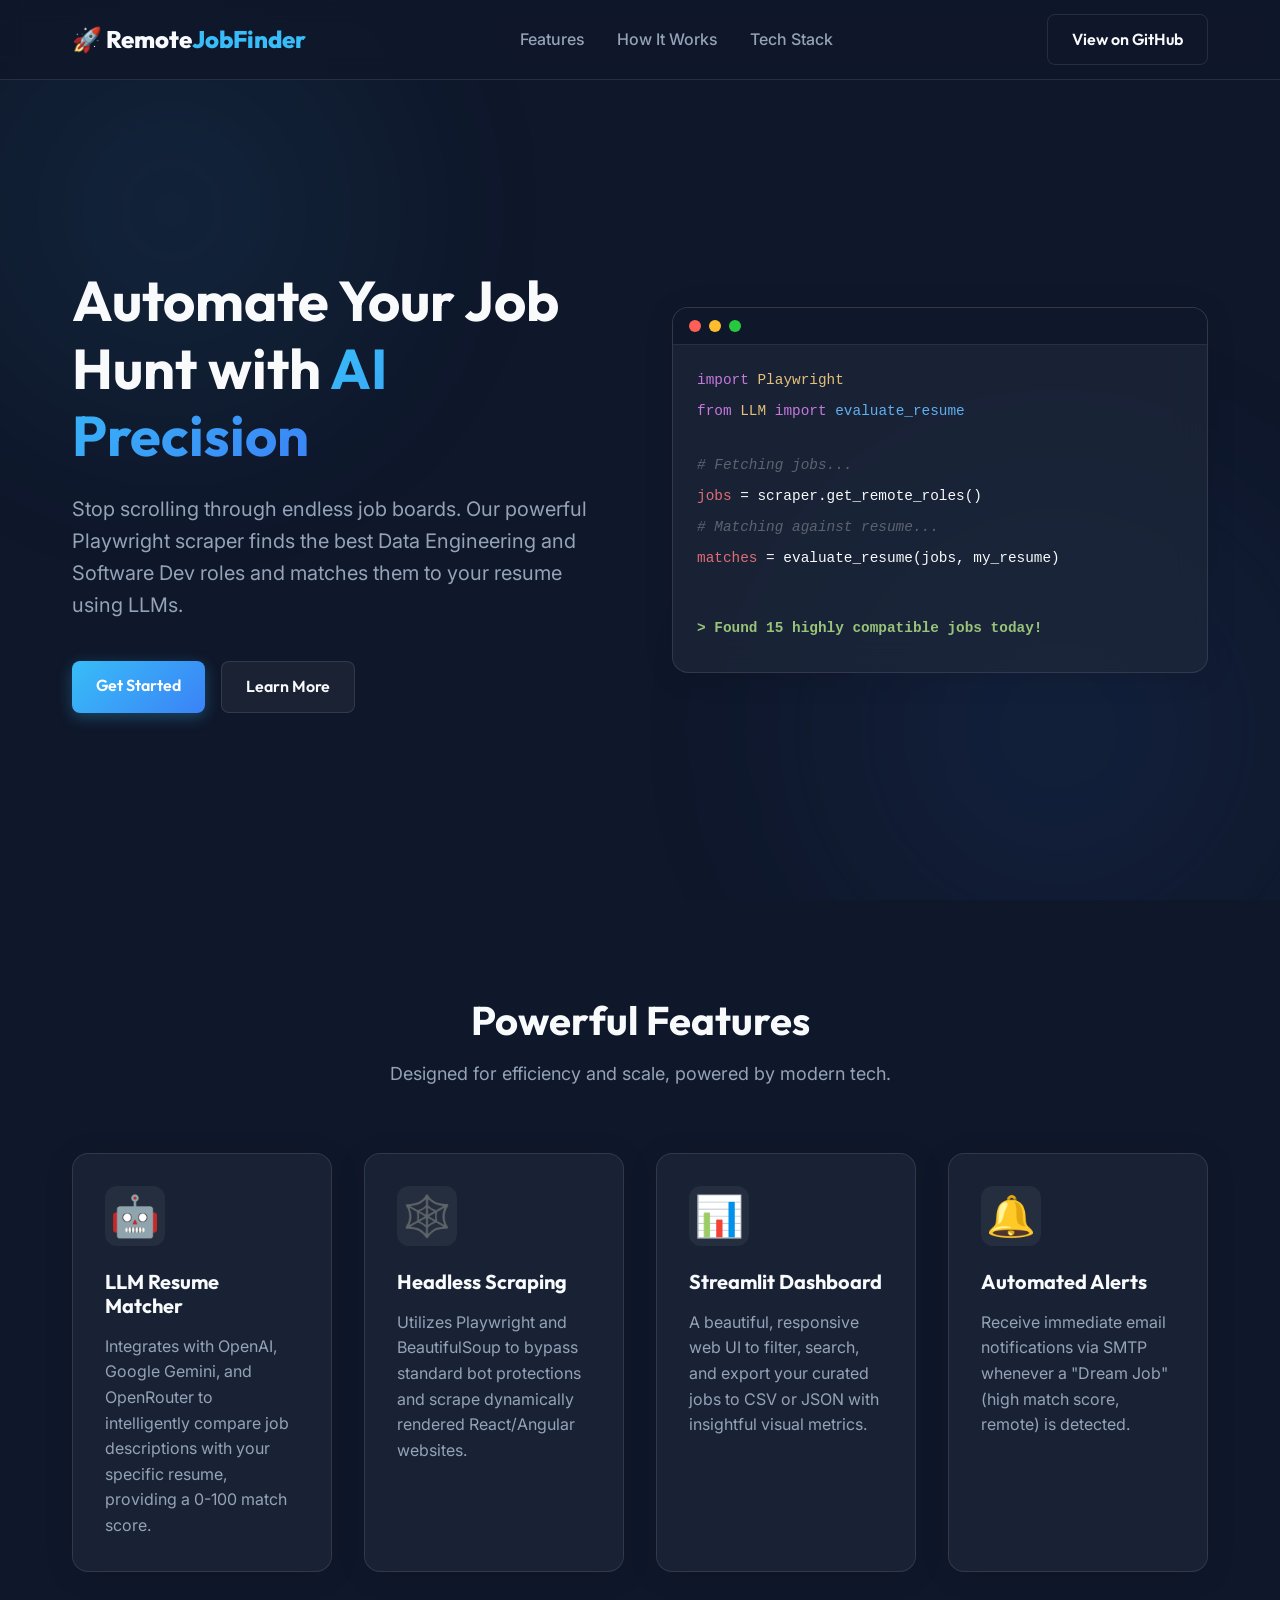
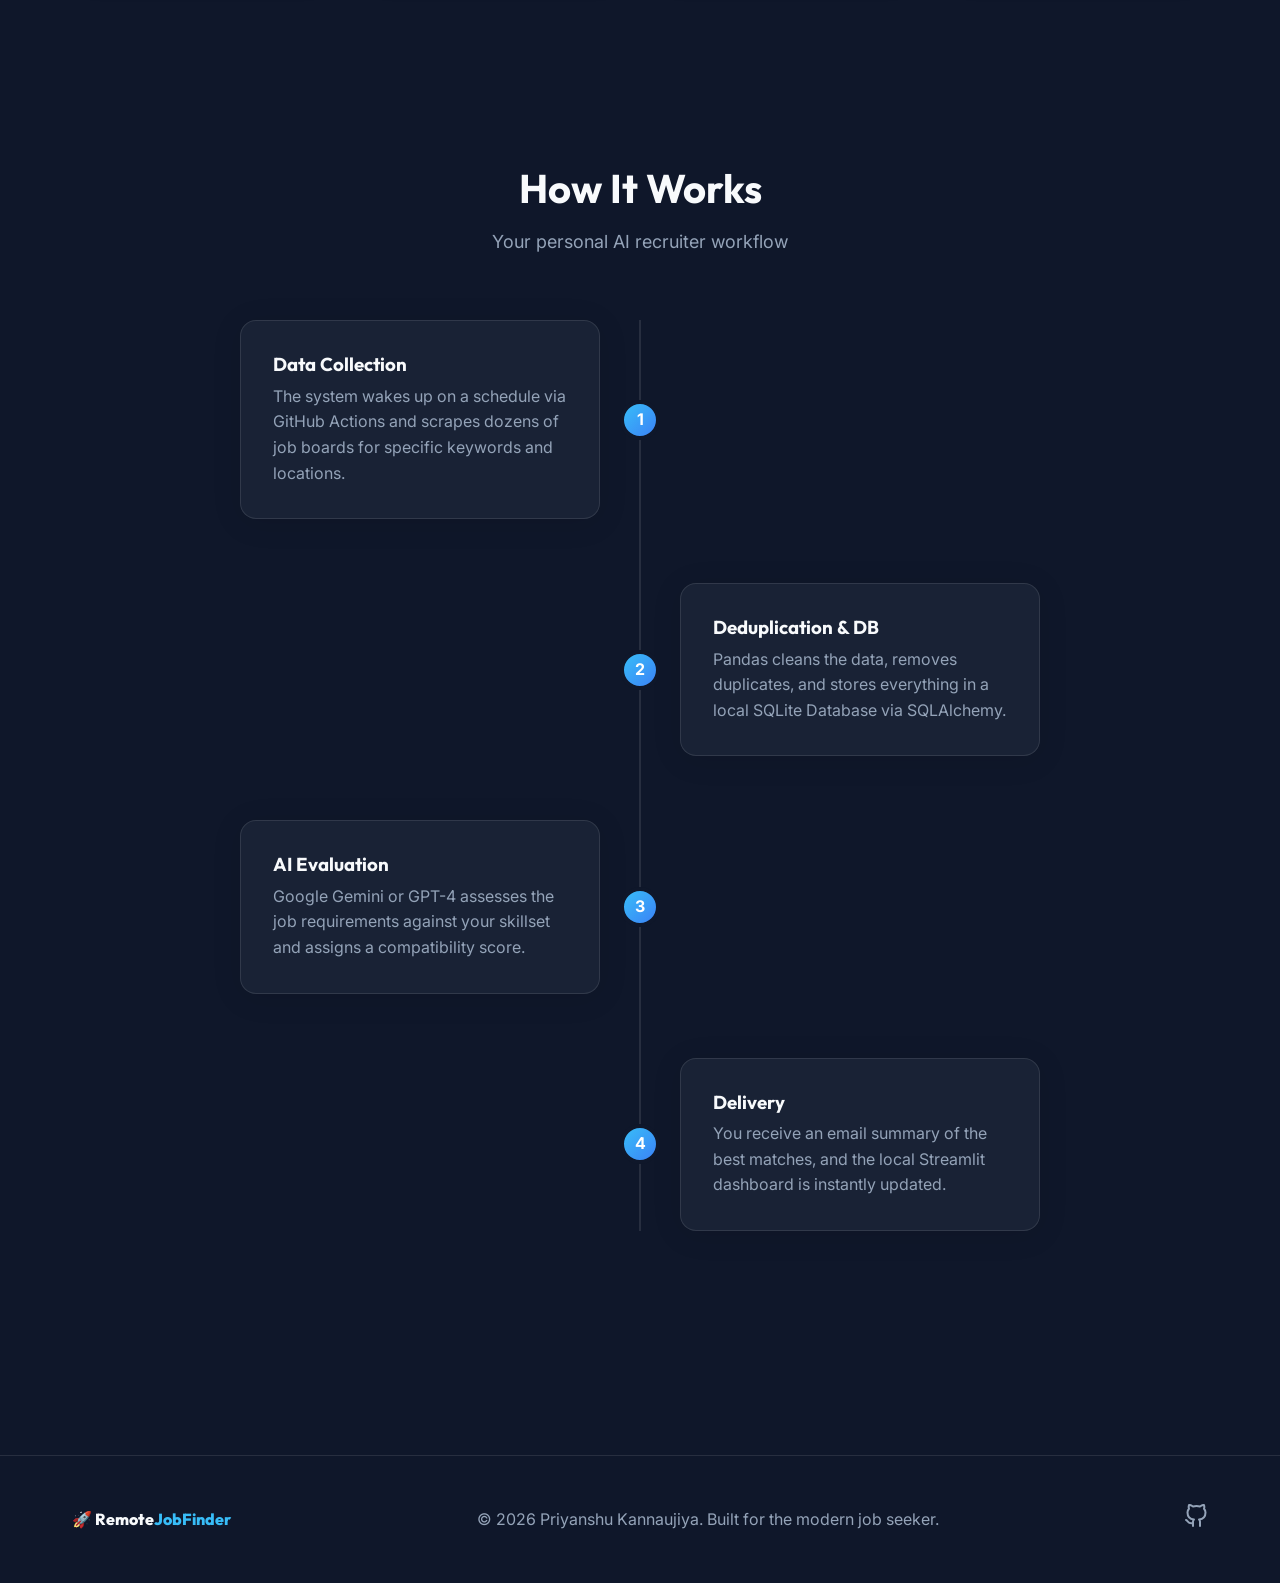
==== docs/index.html @ 79b12dd5 "Add docs folder for GitHub Pages" ====
<!DOCTYPE html>
<html lang="en">
<head>
    <meta charset="UTF-8">
    <meta name="viewport" content="width=device-width, initial-scale=1.0">
    <meta http-equiv="X-UA-Compatible" content="ie=edge">
    
    <!-- SEO Primary Meta Tags -->
    <title>Remote Job Finder | Automated Data Engineering & Software Dev Job Scraper</title>
    <meta name="title" content="Remote Job Finder | Automated Data Engineering & Software Dev Job Scraper">
    <meta name="description" content="An advanced automated job search pipeline that scrapes modern remote jobs, evaluates resumes using LLMs (OpenAI, Gemini), and sends customized email alerts.">
    <meta name="keywords" content="remote job finder, data engineering jobs, software developer jobs, job scraper, playwright, python scraper, llm resume matcher, automated job search">
    <meta name="author" content="Priyanshu Kannaujiya">
    <link rel="canonical" href="https://priyanshukannaujiya.github.io/remotejobfinder/">

    <!-- Open Graph / Facebook -->
    <meta property="og:type" content="website">
    <meta property="og:url" content="https://priyanshukannaujiya.github.io/remotejobfinder/">
    <meta property="og:title" content="Remote Job Finder | AI Powered Job Scraper">
    <meta property="og:description" content="Automate your job hunt. High-end scraping with Playwright, matched perfectly to your resume using LLMs. Stop searching and let jobs come to you.">
    <meta property="og:image" content="https://images.unsplash.com/photo-1522071820081-009f0129c71c?auto=format&fit=crop&w=1200&q=80">

    <!-- Twitter -->
    <meta property="twitter:card" content="summary_large_image">
    <meta property="twitter:url" content="https://priyanshukannaujiya.github.io/remotejobfinder/">
    <meta property="twitter:title" content="Remote Job Finder | AI Powered Job Scraper">
    <meta property="twitter:description" content="Automate your job hunt. High-end scraping with Playwright, matched perfectly to your resume using LLMs.">
    <meta property="twitter:image" content="https://images.unsplash.com/photo-1522071820081-009f0129c71c?auto=format&fit=crop&w=1200&q=80">

    <!-- JSON-LD Structured Data -->
    <script type="application/ld+json">
    {
      "@context": "https://schema.org",
      "@type": "SoftwareApplication",
      "name": "Remote Job Finder",
      "operatingSystem": "Windows, Linux, macOS",
      "applicationCategory": "BusinessApplication",
      "about": "Automated pipeline that scrapes jobs and matches resumes using LLMs.",
      "author": {
        "@type": "Person",
        "name": "Priyanshu Kannaujiya"
      },
      "offers": {
        "@type": "Offer",
        "price": "0",
        "priceCurrency": "USD"
      }
    }
    </script>

    <!-- Google Fonts -->
    <link rel="preconnect" href="https://fonts.googleapis.com">
    <link rel="preconnect" href="https://fonts.gstatic.com" crossorigin>
    <link href="https://fonts.googleapis.com/css2?family=Outfit:wght@300;400;500;600;700;800&family=Inter:wght@400;500;600&display=swap" rel="stylesheet">
    
    <link rel="stylesheet" href="styles.css">
</head>
<body>
    <div class="background-effects">
        <div class="blob blob-1"></div>
        <div class="blob blob-2"></div>
    </div>

    <header class="navbar">
        <div class="container nav-container">
            <div class="logo">🚀 Remote<span>JobFinder</span></div>
            <nav>
                <ul class="nav-links">
                    <li><a href="#features">Features</a></li>
                    <li><a href="#how-it-works">How It Works</a></li>
                    <li><a href="#tech-stack">Tech Stack</a></li>
                </ul>
            </nav>
            <a href="https://github.com/priyanshukannaujiya/remotejobfinder" target="_blank" class="btn btn-outline" rel="noopener noreferrer">View on GitHub</a>
        </div>
    </header>

    <main>
        <section class="hero" id="home">
            <div class="container hero-content">
                <div class="hero-text animate-on-scroll fade-up">
                    <h1 class="hero-title">Automate Your Job Hunt with <span class="text-gradient">AI Precision</span></h1>
                    <p class="hero-subtitle">Stop scrolling through endless job boards. Our powerful Playwright scraper finds the best Data Engineering and Software Dev roles and matches them to your resume using LLMs.</p>
                    <div class="hero-cta">
                        <a href="https://github.com/priyanshukannaujiya/remotejobfinder" class="btn btn-primary" target="_blank" rel="noopener noreferrer">
                            Get Started
                        </a>
                        <a href="#features" class="btn btn-secondary">Learn More</a>
                    </div>
                </div>
                <div class="hero-visual animate-on-scroll fade-left">
                    <div class="glass-card mockup-card">
                        <div class="mockup-header">
                            <span class="dot red"></span>
                            <span class="dot yellow"></span>
                            <span class="dot green"></span>
                        </div>
                        <div class="mockup-body">
                            <div class="code-line"><span class="keyword">import</span> <span class="module">Playwright</span></div>
                            <div class="code-line"><span class="keyword">from</span> <span class="module">LLM</span> <span class="keyword">import</span> <span class="function">evaluate_resume</span></div>
                            <br>
                            <div class="code-line comment"># Fetching jobs...</div>
                            <div class="code-line"><span class="variable">jobs</span> = scraper.get_remote_roles()</div>
                            <div class="code-line comment"># Matching against resume...</div>
                            <div class="code-line"><span class="variable">matches</span> = evaluate_resume(jobs, my_resume)</div>
                            <br>
                            <div class="code-line success">> Found 15 highly compatible jobs today!</div>
                        </div>
                    </div>
                </div>
            </div>
        </section>

        <section class="features section" id="features">
            <div class="container">
                <div class="section-header animate-on-scroll fade-up">
                    <h2>Powerful Features</h2>
                    <p>Designed for efficiency and scale, powered by modern tech.</p>
                </div>
                <div class="features-grid">
                    <div class="feature-card glass-card animate-on-scroll zoom-in" style="--delay: 0.1s">
                        <div class="icon-wrapper">🤖</div>
                        <h3>LLM Resume Matcher</h3>
                        <p>Integrates with OpenAI, Google Gemini, and OpenRouter to intelligently compare job descriptions with your specific resume, providing a 0-100 match score.</p>
                    </div>
                    <div class="feature-card glass-card animate-on-scroll zoom-in" style="--delay: 0.2s">
                        <div class="icon-wrapper">🕸️</div>
                        <h3>Headless Scraping</h3>
                        <p>Utilizes Playwright and BeautifulSoup to bypass standard bot protections and scrape dynamically rendered React/Angular websites.</p>
                    </div>
                    <div class="feature-card glass-card animate-on-scroll zoom-in" style="--delay: 0.3s">
                        <div class="icon-wrapper">📊</div>
                        <h3>Streamlit Dashboard</h3>
                        <p>A beautiful, responsive web UI to filter, search, and export your curated jobs to CSV or JSON with insightful visual metrics.</p>
                    </div>
                    <div class="feature-card glass-card animate-on-scroll zoom-in" style="--delay: 0.4s">
                        <div class="icon-wrapper">🔔</div>
                        <h3>Automated Alerts</h3>
                        <p>Receive immediate email notifications via SMTP whenever a "Dream Job" (high match score, remote) is detected.</p>
                    </div>
                </div>
            </div>
        </section>

        <section class="how-it-works section" id="how-it-works">
            <div class="container">
                <div class="section-header animate-on-scroll fade-up">
                    <h2>How It Works</h2>
                    <p>Your personal AI recruiter workflow</p>
                </div>
                <div class="timeline">
                    <div class="timeline-item animate-on-scroll fade-right">
                        <div class="timeline-marker">1</div>
                        <div class="timeline-content glass-card">
                            <h3>Data Collection</h3>
                            <p>The system wakes up on a schedule via GitHub Actions and scrapes dozens of job boards for specific keywords and locations.</p>
                        </div>
                    </div>
                    <div class="timeline-item animate-on-scroll fade-left">
                        <div class="timeline-marker">2</div>
                        <div class="timeline-content glass-card">
                            <h3>Deduplication & DB</h3>
                            <p>Pandas cleans the data, removes duplicates, and stores everything in a local SQLite Database via SQLAlchemy.</p>
                        </div>
                    </div>
                    <div class="timeline-item animate-on-scroll fade-right">
                        <div class="timeline-marker">3</div>
                        <div class="timeline-content glass-card">
                            <h3>AI Evaluation</h3>
                            <p>Google Gemini or GPT-4 assesses the job requirements against your skillset and assigns a compatibility score.</p>
                        </div>
                    </div>
                    <div class="timeline-item animate-on-scroll fade-left">
                        <div class="timeline-marker">4</div>
                        <div class="timeline-content glass-card">
                            <h3>Delivery</h3>
                            <p>You receive an email summary of the best matches, and the local Streamlit dashboard is instantly updated.</p>
                        </div>
                    </div>
                </div>
            </div>
        </section>

    </main>

    <footer>
        <div class="container footer-container">
            <div class="footer-logo">🚀 Remote<span>JobFinder</span></div>
            <p class="copyright">&copy; 2026 Priyanshu Kannaujiya. Built for the modern job seeker.</p>
            <div class="social-links">
                <a href="https://github.com/priyanshukannaujiya/remotejobfinder" aria-label="GitHub Repository" target="_blank" rel="noopener noreferrer">
                    <svg viewBox="0 0 24 24" width="24" height="24" stroke="currentColor" stroke-width="2" fill="none" stroke-linecap="round" stroke-linejoin="round"><path d="M9 19c-5 1.5-5-2.5-7-3m14 6v-3.87a3.37 3.37 0 0 0-.94-2.61c3.14-.35 6.44-1.54 6.44-7A5.44 5.44 0 0 0 20 4.77 5.07 5.07 0 0 0 19.91 1S18.73.65 16 2.48a13.38 13.38 0 0 0-7 0C6.27.65 5.09 1 5.09 1A5.07 5.07 0 0 0 5 4.77a5.44 5.44 0 0 0-1.5 3.78c0 5.42 3.3 6.61 6.44 7A3.37 3.37 0 0 0 9 18.13V22"></path></svg>
                </a>
            </div>
        </div>
    </footer>

    <script src="script.js"></script>
</body>
</html>
---- docs/styles.css ----
:root {
    --bg-color: #0f172a;
    --card-bg: rgba(30, 41, 59, 0.7);
    --border-color: rgba(255, 255, 255, 0.1);
    --text-primary: #f8fafc;
    --text-secondary: #94a3b8;
    --primary-gradient: linear-gradient(135deg, #38bdf8 0%, #3b82f6 100%);
    --accent-color: #38bdf8;
    
    --font-heading: 'Outfit', sans-serif;
    --font-body: 'Inter', sans-serif;
    
    --container-width: 1200px;
    --nav-height: 80px;
}

* {
    margin: 0;
    padding: 0;
    box-sizing: border-box;
}

html {
    scroll-behavior: smooth;
}

body {
    background-color: var(--bg-color);
    color: var(--text-primary);
    font-family: var(--font-body);
    line-height: 1.6;
    overflow-x: hidden;
    position: relative;
}

/* Background Effects */
.background-effects {
    position: fixed;
    top: 0;
    left: 0;
    width: 100%;
    height: 100%;
    z-index: -1;
    overflow: hidden;
}

.blob {
    position: absolute;
    filter: blur(100px);
    border-radius: 50%;
    opacity: 0.4;
    animation: float 20s infinite ease-in-out alternate;
}

.blob-1 {
    top: -10%;
    left: -10%;
    width: 600px;
    height: 600px;
    background: radial-gradient(circle, rgba(56, 189, 248, 0.3) 0%, rgba(15, 23, 42, 0) 70%);
}

.blob-2 {
    bottom: -20%;
    right: -10%;
    width: 700px;
    height: 700px;
    background: radial-gradient(circle, rgba(59, 130, 246, 0.3) 0%, rgba(15, 23, 42, 0) 70%);
    animation-delay: -5s;
}

@keyframes float {
    0% { transform: translate(0, 0) scale(1); }
    100% { transform: translate(50px, 50px) scale(1.1); }
}

.container {
    max-width: var(--container-width);
    margin: 0 auto;
    padding: 0 2rem;
}

/* Typography */
h1, h2, h3, h4, h5, h6 {
    font-family: var(--font-heading);
    line-height: 1.2;
    font-weight: 700;
}

.text-gradient {
    background: var(--primary-gradient);
    -webkit-background-clip: text;
    -webkit-text-fill-color: transparent;
    background-clip: text;
}

/* Navigation */
.navbar {
    position: fixed;
    top: 0;
    left: 0;
    width: 100%;
    height: var(--nav-height);
    background: rgba(15, 23, 42, 0.8);
    backdrop-filter: blur(12px);
    -webkit-backdrop-filter: blur(12px);
    border-bottom: 1px solid var(--border-color);
    z-index: 1000;
    display: flex;
    align-items: center;
    transition: all 0.3s ease;
}

.nav-container {
    display: flex;
    justify-content: space-between;
    align-items: center;
    width: 100%;
}

.logo {
    font-family: var(--font-heading);
    font-size: 1.5rem;
    font-weight: 800;
    color: var(--text-primary);
}

.logo span {
    color: var(--accent-color);
}

.nav-links {
    display: flex;
    list-style: none;
    gap: 2rem;
}

.nav-links a {
    color: var(--text-secondary);
    text-decoration: none;
    font-weight: 500;
    transition: color 0.3s ease;
}

.nav-links a:hover {
    color: var(--text-primary);
}

/* Buttons */
.btn {
    display: inline-block;
    padding: 0.75rem 1.5rem;
    border-radius: 8px;
    font-family: var(--font-heading);
    font-weight: 600;
    text-decoration: none;
    transition: all 0.3s ease;
    cursor: pointer;
}

.btn-primary {
    background: var(--primary-gradient);
    color: #fff;
    border: none;
    box-shadow: 0 4px 15px rgba(56, 189, 248, 0.3);
}

.btn-primary:hover {
    transform: translateY(-2px);
    box-shadow: 0 6px 20px rgba(56, 189, 248, 0.5);
}

.btn-secondary {
    background: rgba(255, 255, 255, 0.05);
    color: var(--text-primary);
    border: 1px solid var(--border-color);
}

.btn-secondary:hover {
    background: rgba(255, 255, 255, 0.1);
    border-color: rgba(255, 255, 255, 0.2);
}

.btn-outline {
    background: transparent;
    color: var(--text-primary);
    border: 1px solid var(--border-color);
}

.btn-outline:hover {
    border-color: var(--accent-color);
    color: var(--accent-color);
}

/* Glass Card */
.glass-card {
    background: var(--card-bg);
    backdrop-filter: blur(16px);
    -webkit-backdrop-filter: blur(16px);
    border: 1px solid var(--border-color);
    border-radius: 16px;
    padding: 2rem;
    box-shadow: 0 4px 30px rgba(0, 0, 0, 0.1);
}

/* Sections */
.section {
    padding: 6rem 0;
}

.section-header {
    text-align: center;
    margin-bottom: 4rem;
}

.section-header h2 {
    font-size: 2.5rem;
    margin-bottom: 1rem;
}

.section-header p {
    color: var(--text-secondary);
    font-size: 1.125rem;
}

/* Hero Section */
.hero {
    min-height: 100vh;
    display: flex;
    align-items: center;
    padding-top: var(--nav-height);
}

.hero-content {
    display: grid;
    grid-template-columns: 1fr 1fr;
    gap: 4rem;
    align-items: center;
}

.hero-title {
    font-size: 3.5rem;
    margin-bottom: 1.5rem;
}

.hero-subtitle {
    font-size: 1.25rem;
    color: var(--text-secondary);
    margin-bottom: 2.5rem;
}

.hero-cta {
    display: flex;
    gap: 1rem;
}

/* Mockup Card */
.mockup-card {
    font-family: 'Fira Code', monospace;
    font-size: 0.9rem;
    padding: 0;
    overflow: hidden;
}

.mockup-header {
    background: rgba(15, 23, 42, 0.9);
    padding: 0.75rem 1rem;
    display: flex;
    gap: 0.5rem;
    border-bottom: 1px solid var(--border-color);
}

.dot {
    width: 12px;
    height: 12px;
    border-radius: 50%;
}

.dot.red { background: #ff5f56; }
.dot.yellow { background: #ffbd2e; }
.dot.green { background: #27c93f; }

.mockup-body {
    padding: 1.5rem;
}

.code-line { margin-bottom: 0.5rem; }
.keyword { color: #c678dd; }
.module { color: #e5c07b; }
.function { color: #61afef; }
.variable { color: #e06c75; }
.comment { color: #5c6370; font-style: italic; }
.success { color: #98c379; margin-top: 1rem; font-weight: bold; }

/* Features */
.features-grid {
    display: grid;
    grid-template-columns: repeat(auto-fit, minmax(250px, 1fr));
    gap: 2rem;
}

.feature-card {
    transition: transform 0.3s ease, box-shadow 0.3s ease;
}

.feature-card:hover {
    transform: translateY(-10px);
    box-shadow: 0 10px 40px rgba(0, 0, 0, 0.2);
    border-color: rgba(56, 189, 248, 0.3);
}

.icon-wrapper {
    font-size: 2.5rem;
    margin-bottom: 1.5rem;
    background: rgba(255, 255, 255, 0.05);
    width: 60px;
    height: 60px;
    display: flex;
    align-items: center;
    justify-content: center;
    border-radius: 12px;
}

.feature-card h3 {
    margin-bottom: 1rem;
    font-size: 1.25rem;
}

.feature-card p {
    color: var(--text-secondary);
}

/* Timeline */
.timeline {
    position: relative;
    max-width: 800px;
    margin: 0 auto;
}

.timeline::before {
    content: '';
    position: absolute;
    top: 0;
    left: 50%;
    transform: translateX(-50%);
    width: 2px;
    height: 100%;
    background: var(--border-color);
}

.timeline-item {
    display: flex;
    justify-content: space-between;
    align-items: center;
    margin-bottom: 4rem;
    position: relative;
}

.timeline-item:nth-child(even) {
    flex-direction: row-reverse;
}

.timeline-marker {
    position: absolute;
    left: 50%;
    transform: translateX(-50%);
    width: 40px;
    height: 40px;
    background: var(--primary-gradient);
    border-radius: 50%;
    display: flex;
    align-items: center;
    justify-content: center;
    font-weight: bold;
    color: white;
    z-index: 10;
    border: 4px solid var(--bg-color);
}

.timeline-content {
    width: calc(50% - 40px);
}

.timeline-content h3 {
    margin-bottom: 0.5rem;
}

.timeline-content p {
    color: var(--text-secondary);
}

/* Footer */
footer {
    border-top: 1px solid var(--border-color);
    padding: 3rem 0;
    margin-top: 4rem;
}

.footer-container {
    display: flex;
    justify-content: space-between;
    align-items: center;
}

.footer-logo {
    font-family: var(--font-heading);
    font-weight: 800;
}

.footer-logo span {
    color: var(--accent-color);
}

.copyright {
    color: var(--text-secondary);
}

.social-links a {
    color: var(--text-secondary);
    transition: color 0.3s ease;
}

.social-links a:hover {
    color: var(--accent-color);
}

/* Animations */
.animate-on-scroll {
    opacity: 0;
    transition: all 0.8s cubic-bezier(0.16, 1, 0.3, 1);
}

.fade-up {
    transform: translateY(40px);
}

.fade-left {
    transform: translateX(40px);
}

.fade-right {
    transform: translateX(-40px);
}

.zoom-in {
    transform: scale(0.9);
}

.animate-on-scroll.is-visible {
    opacity: 1;
    transform: translate(0) scale(1);
}

/* Responsive */
@media (max-width: 992px) {
    .hero-content {
        grid-template-columns: 1fr;
        text-align: center;
    }
    
    .hero-cta {
        justify-content: center;
    }
    
    .timeline::before {
        left: 30px;
    }
    
    .timeline-marker {
        left: 30px;
    }
    
    .timeline-item, .timeline-item:nth-child(even) {
        flex-direction: column;
        align-items: flex-start;
        padding-left: 80px;
    }
    
    .timeline-content {
        width: 100%;
    }
}

@media (max-width: 768px) {
    .nav-links {
        display: none;
    }
    
    .hero-title {
        font-size: 2.5rem;
    }
    
    .footer-container {
        flex-direction: column;
        gap: 1rem;
        text-align: center;
    }
}
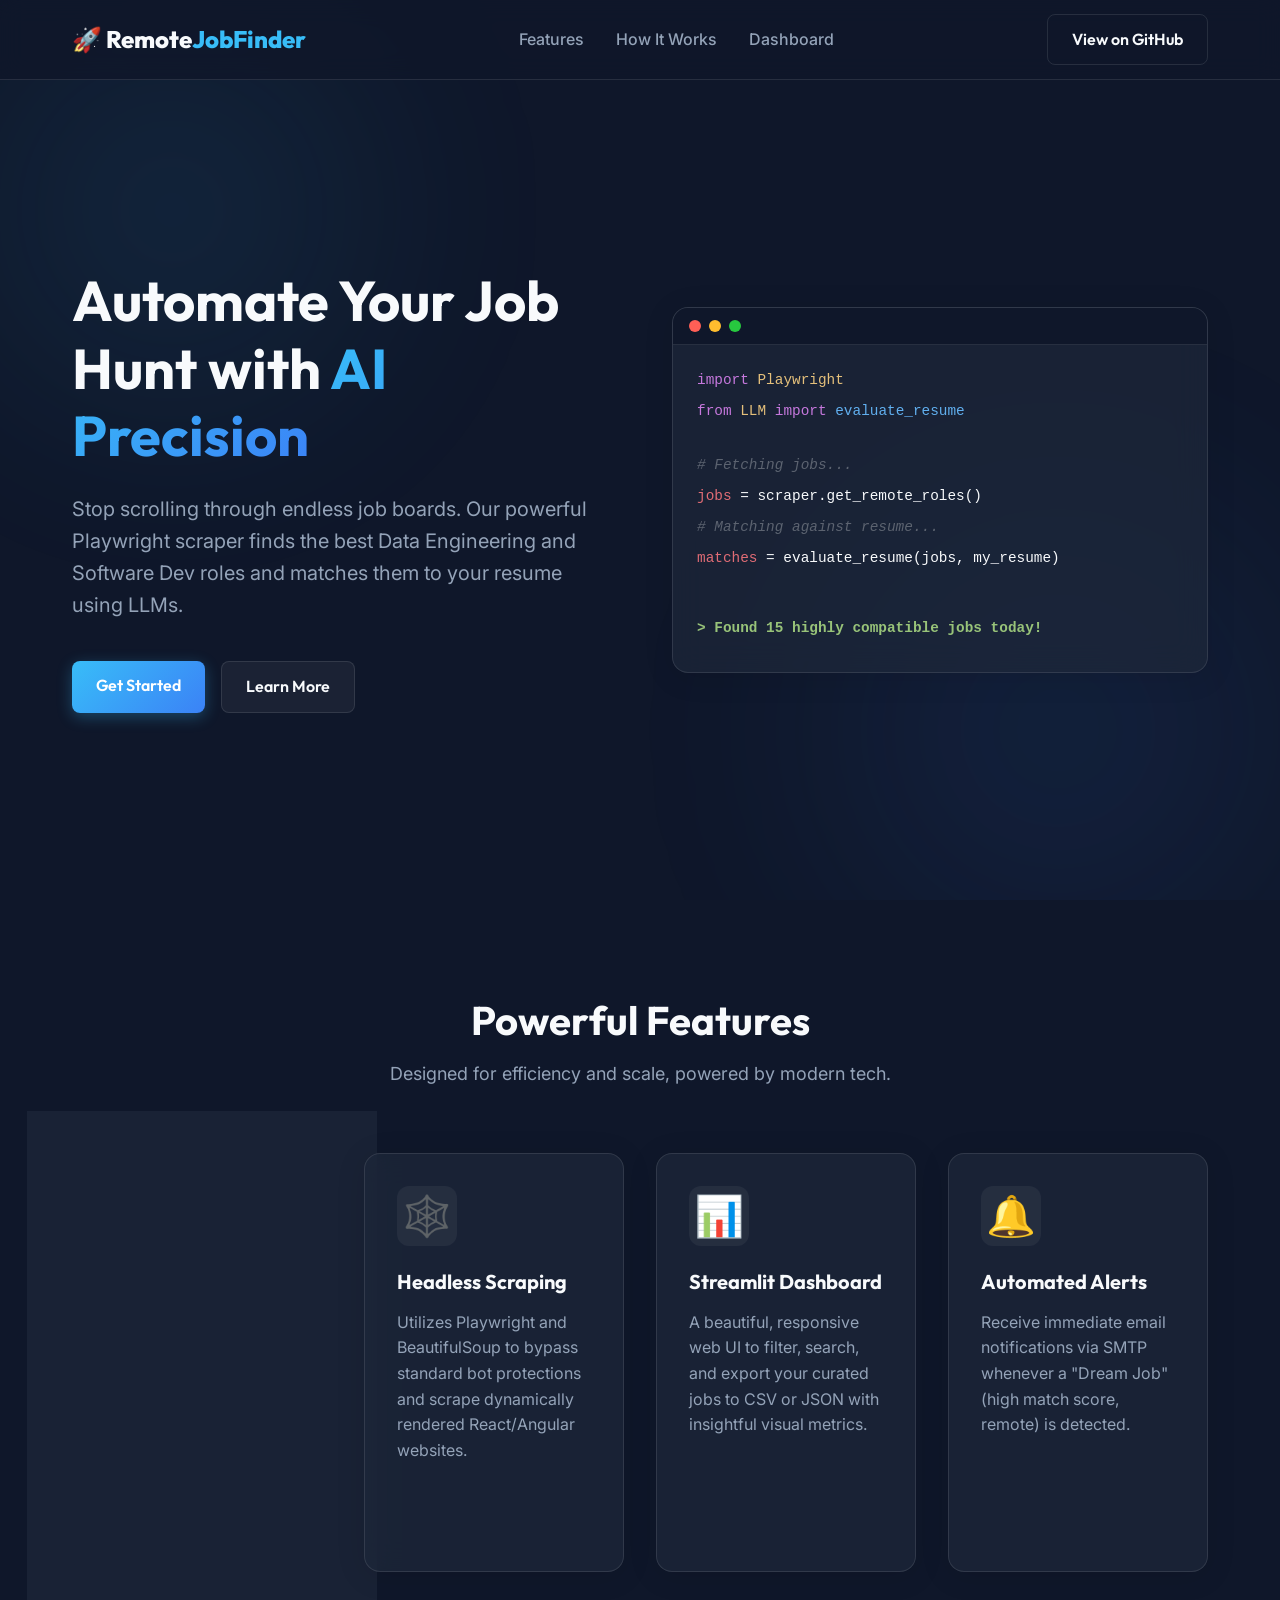
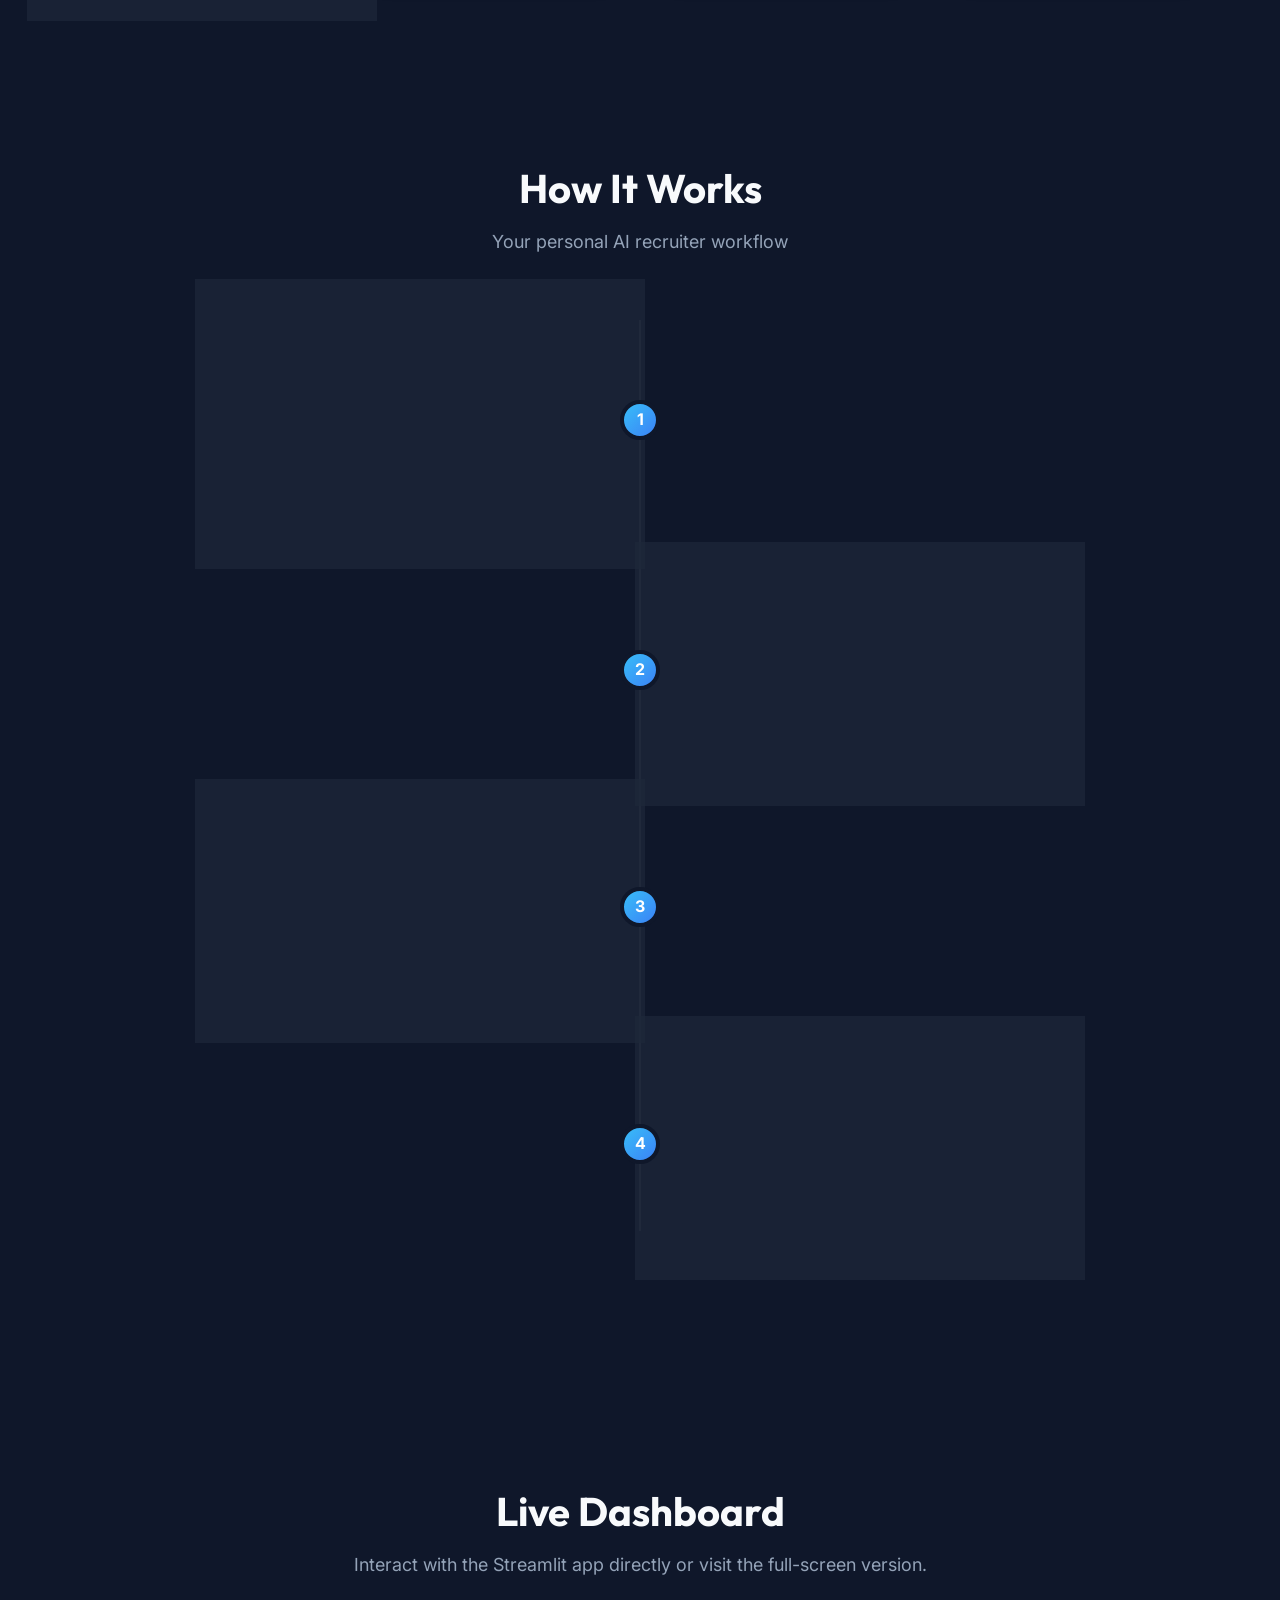
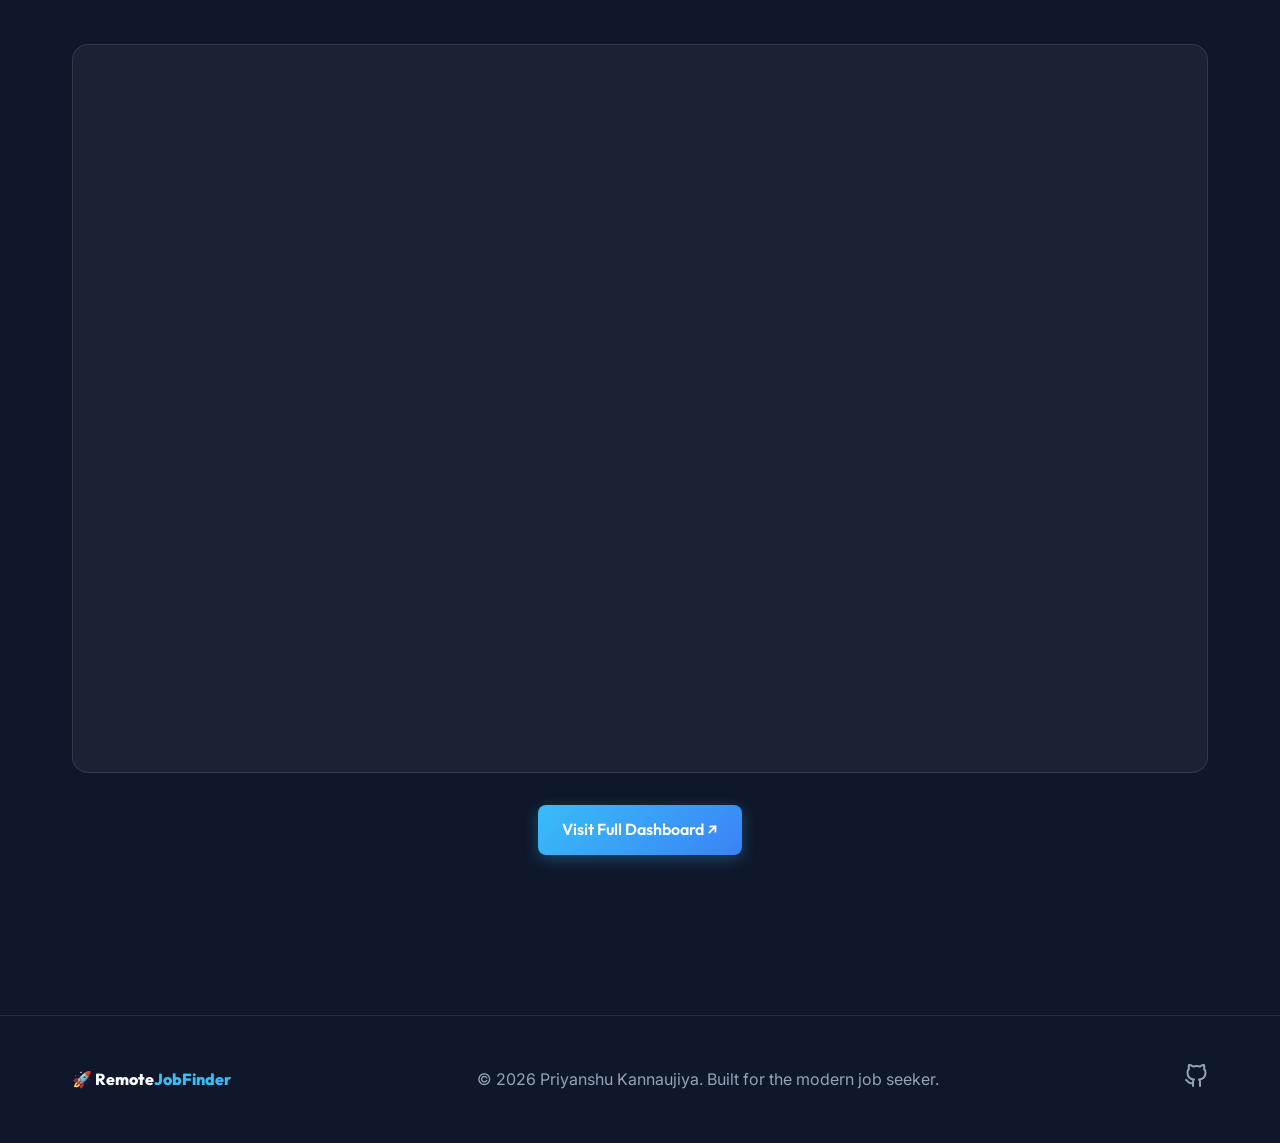
==== commit 13b0cc27: "Add Streamlit Dashboard UI Section" ====
--- a/docs/index.html
+++ b/docs/index.html
@@ -68,7 +68,7 @@
                 <ul class="nav-links">
                     <li><a href="#features">Features</a></li>
                     <li><a href="#how-it-works">How It Works</a></li>
-                    <li><a href="#tech-stack">Tech Stack</a></li>
+                    <li><a href="#dashboard">Dashboard</a></li>
                 </ul>
             </nav>
             <a href="https://github.com/priyanshukannaujiya/remotejobfinder" target="_blank" class="btn btn-outline" rel="noopener noreferrer">View on GitHub</a>
@@ -181,6 +181,25 @@
             </div>
         </section>
 
+        <section class="dashboard-preview section" id="dashboard">
+            <div class="container">
+                <div class="section-header animate-on-scroll fade-up">
+                    <h2>Live Dashboard</h2>
+                    <p>Interact with the Streamlit app directly or visit the full-screen version.</p>
+                </div>
+                <div class="iframe-container animate-on-scroll zoom-in" style="background: rgba(255, 255, 255, 0.05); padding: 10px; border-radius: 16px; border: 1px solid rgba(255, 255, 255, 0.1);">
+                    <!-- Replace the 'src' below with your hosted Streamlit URL (e.g., https://your-app.streamlit.app) -->
+                    <iframe src="https://share.streamlit.io/" width="100%" height="700px" frameborder="0" style="border-radius: 12px;"></iframe>
+                </div>
+                <div class="dashboard-cta" style="text-align: center; margin-top: 2rem;">
+                    <!-- Update the 'href' below with your Streamlit URL to allow users to visit it directly -->
+                    <a href="https://share.streamlit.io/" class="btn btn-primary animate-on-scroll fade-up" target="_blank" rel="noopener noreferrer">
+                        Visit Full Dashboard ↗
+                    </a>
+                </div>
+            </div>
+        </section>
+
     </main>
 
     <footer>
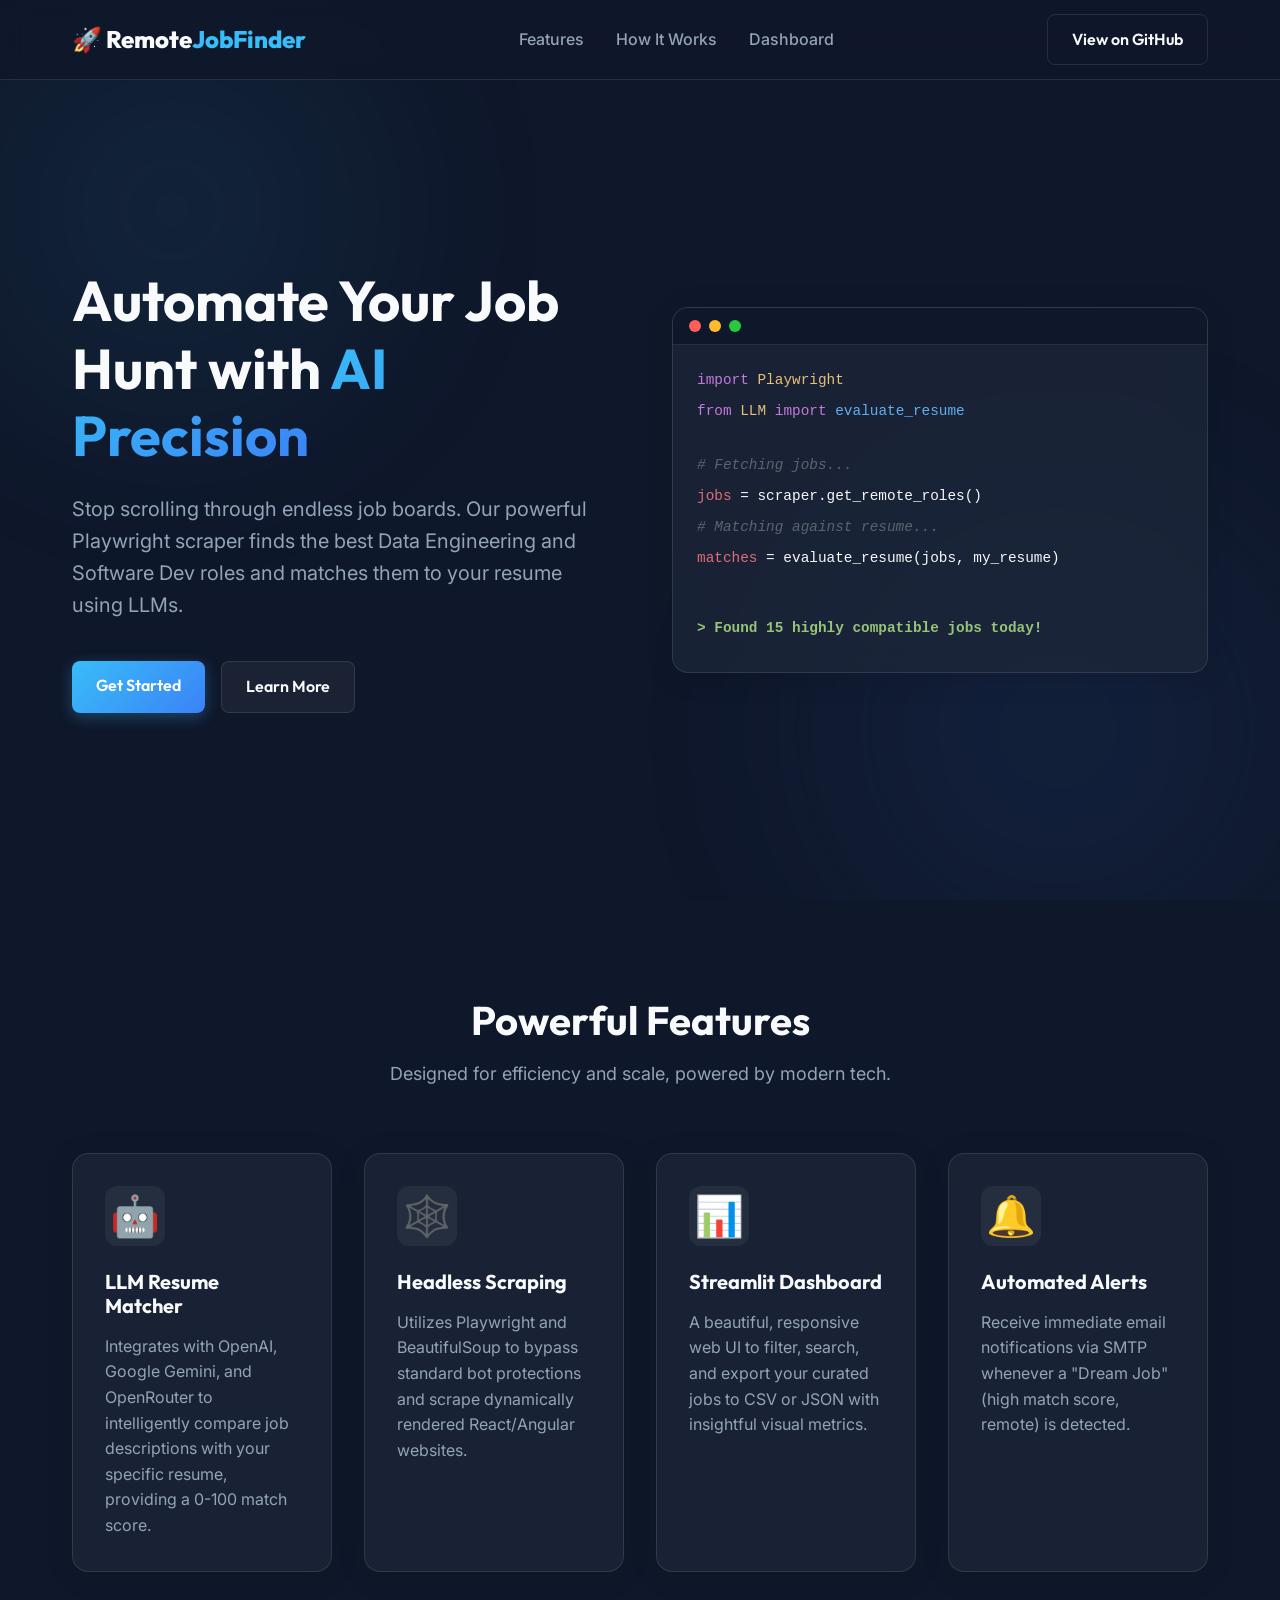
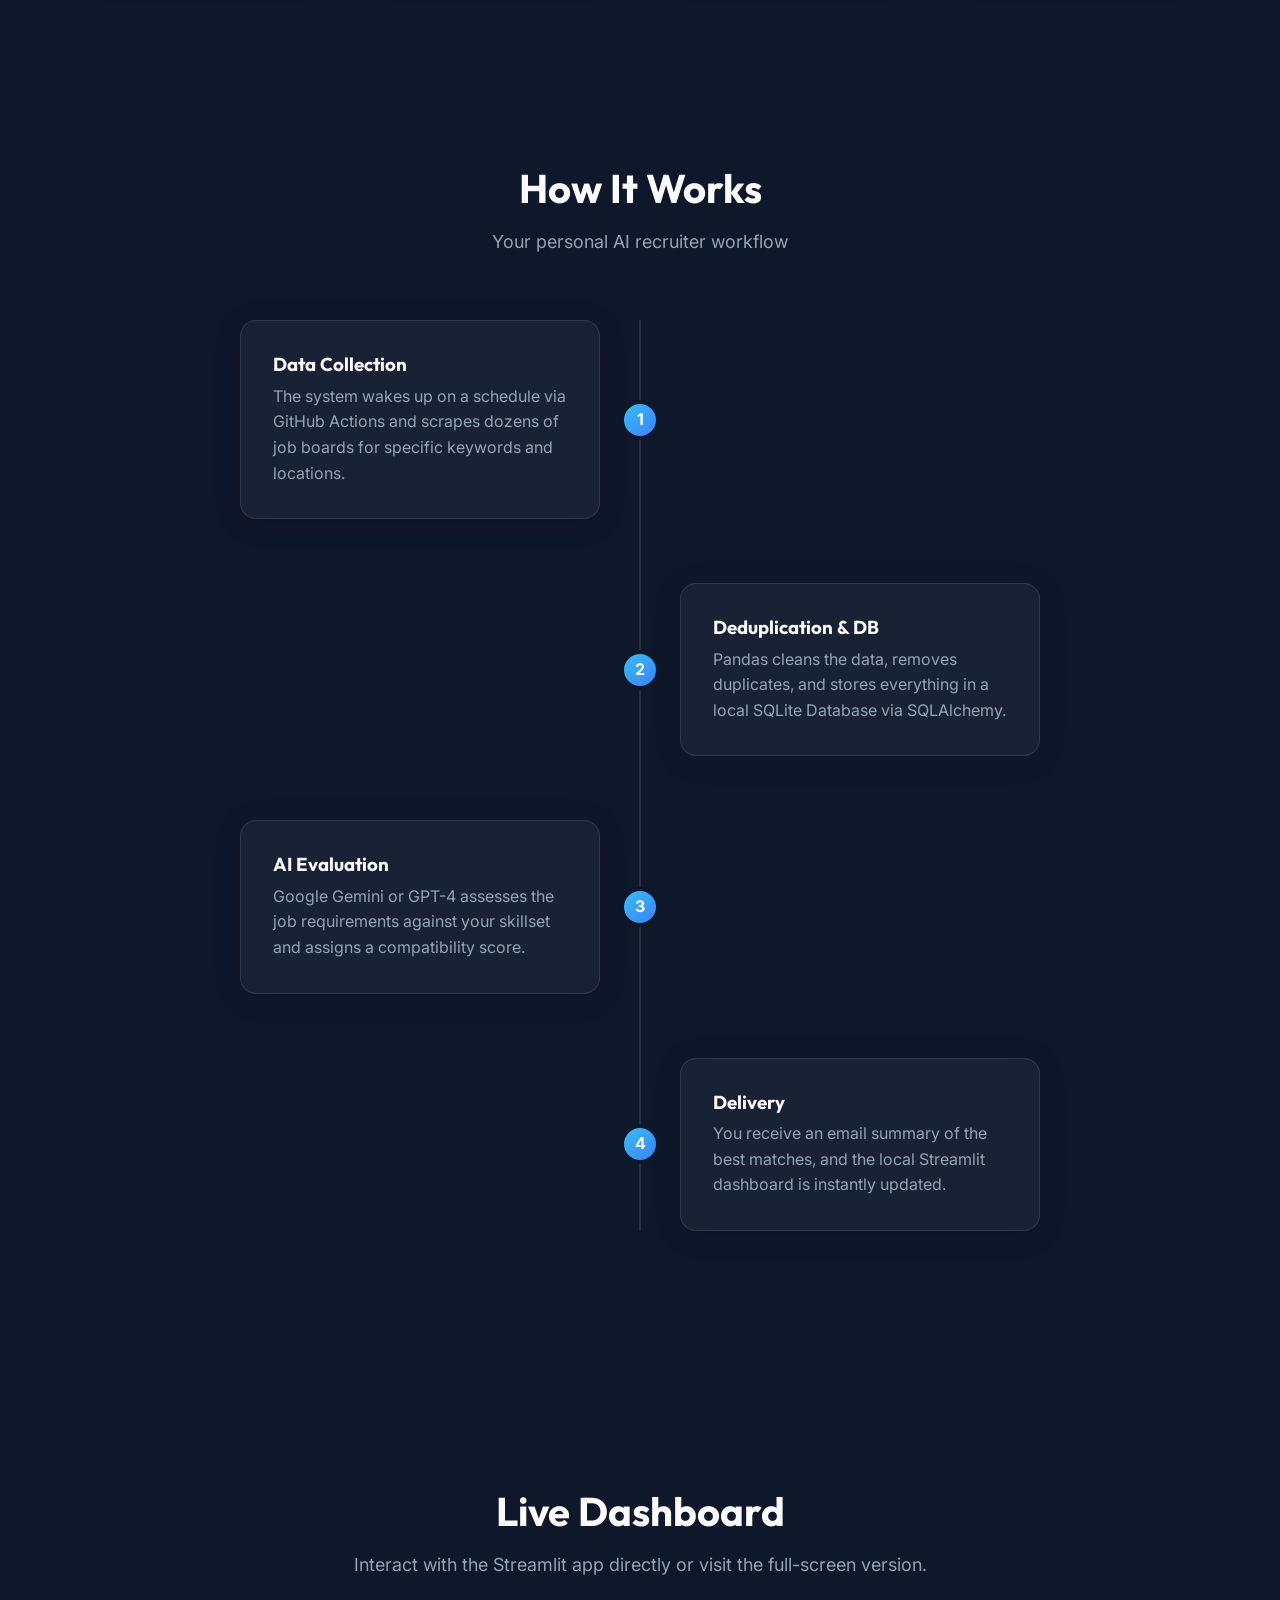
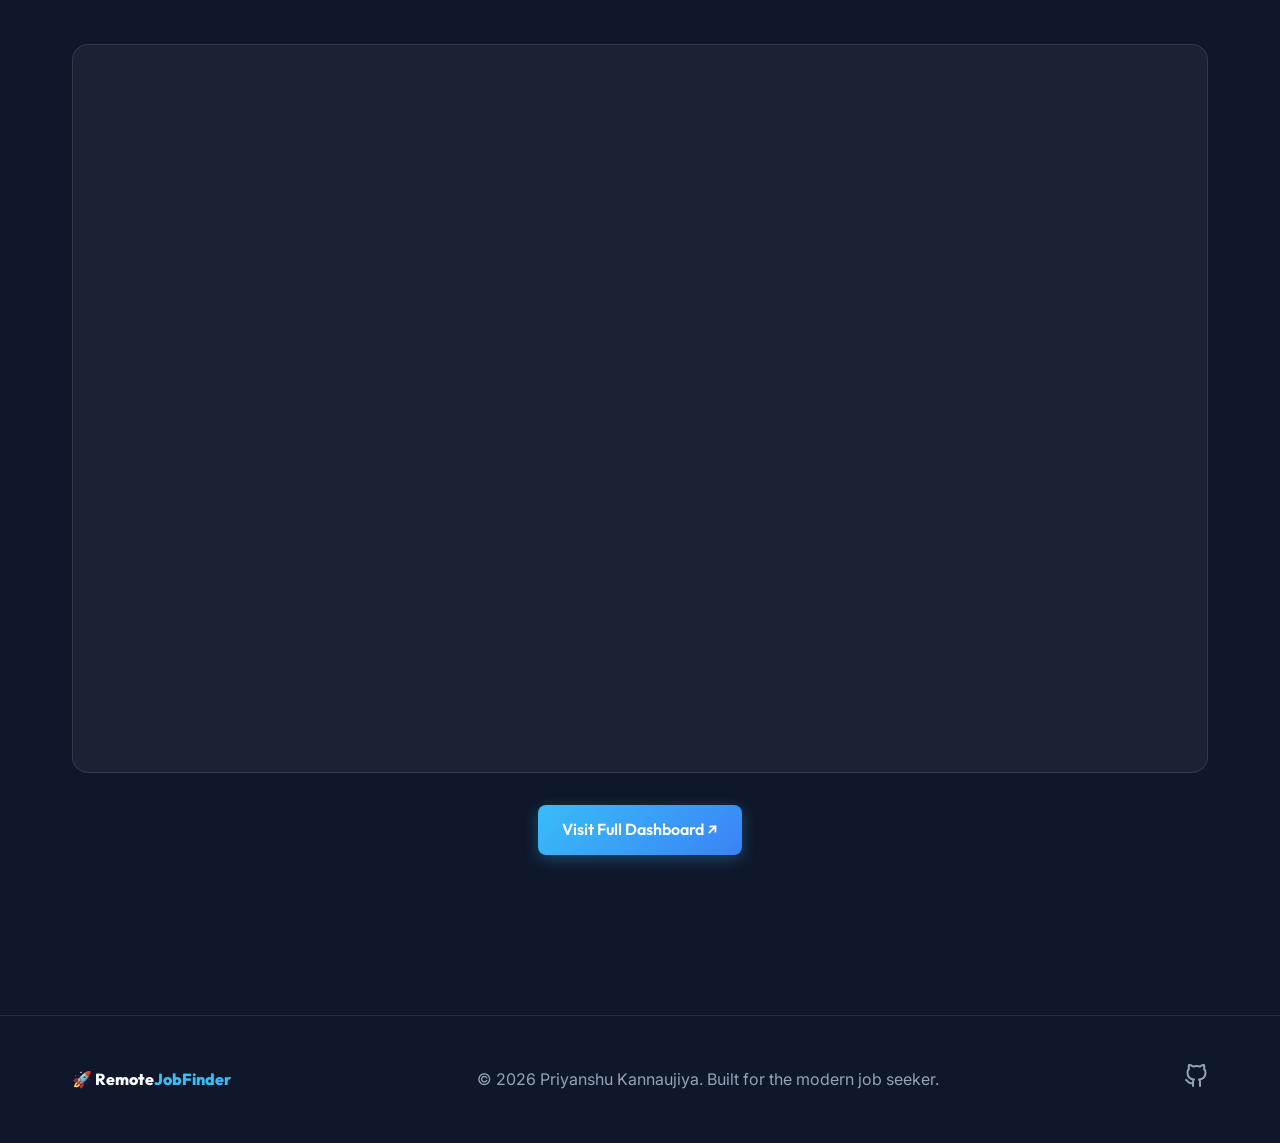
==== commit d23005db: "Update Streamlit UI link" ====
--- a/docs/index.html
+++ b/docs/index.html
@@ -189,11 +189,11 @@
                 </div>
                 <div class="iframe-container animate-on-scroll zoom-in" style="background: rgba(255, 255, 255, 0.05); padding: 10px; border-radius: 16px; border: 1px solid rgba(255, 255, 255, 0.1);">
                     <!-- Replace the 'src' below with your hosted Streamlit URL (e.g., https://your-app.streamlit.app) -->
-                    <iframe src="https://share.streamlit.io/" width="100%" height="700px" frameborder="0" style="border-radius: 12px;"></iframe>
+                    <iframe src="https://dataenginneringjob-finder-4uexz3lf59hd5dauzymcph.streamlit.app/?embed=true" width="100%" height="700px" frameborder="0" style="border-radius: 12px;"></iframe>
                 </div>
                 <div class="dashboard-cta" style="text-align: center; margin-top: 2rem;">
                     <!-- Update the 'href' below with your Streamlit URL to allow users to visit it directly -->
-                    <a href="https://share.streamlit.io/" class="btn btn-primary animate-on-scroll fade-up" target="_blank" rel="noopener noreferrer">
+                    <a href="https://dataenginneringjob-finder-4uexz3lf59hd5dauzymcph.streamlit.app/" class="btn btn-primary animate-on-scroll fade-up" target="_blank" rel="noopener noreferrer">
                         Visit Full Dashboard ↗
                     </a>
                 </div>
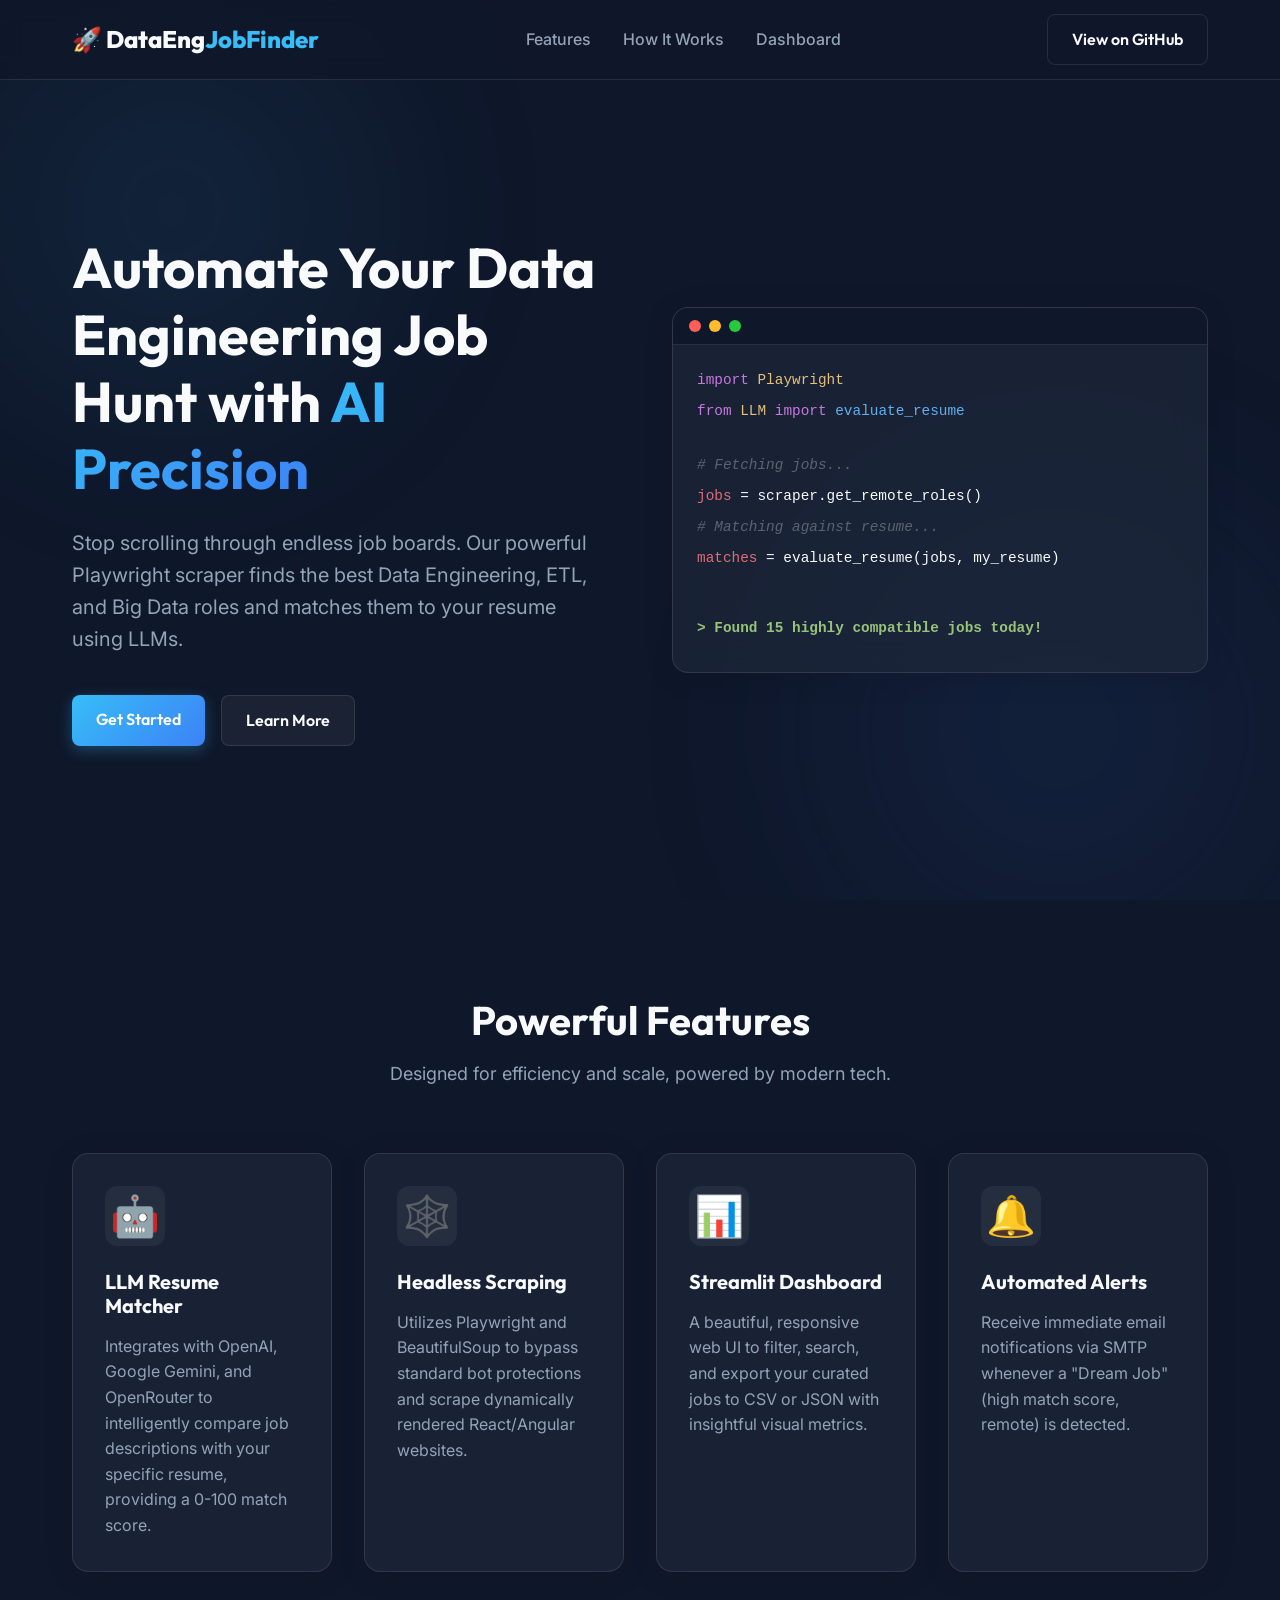
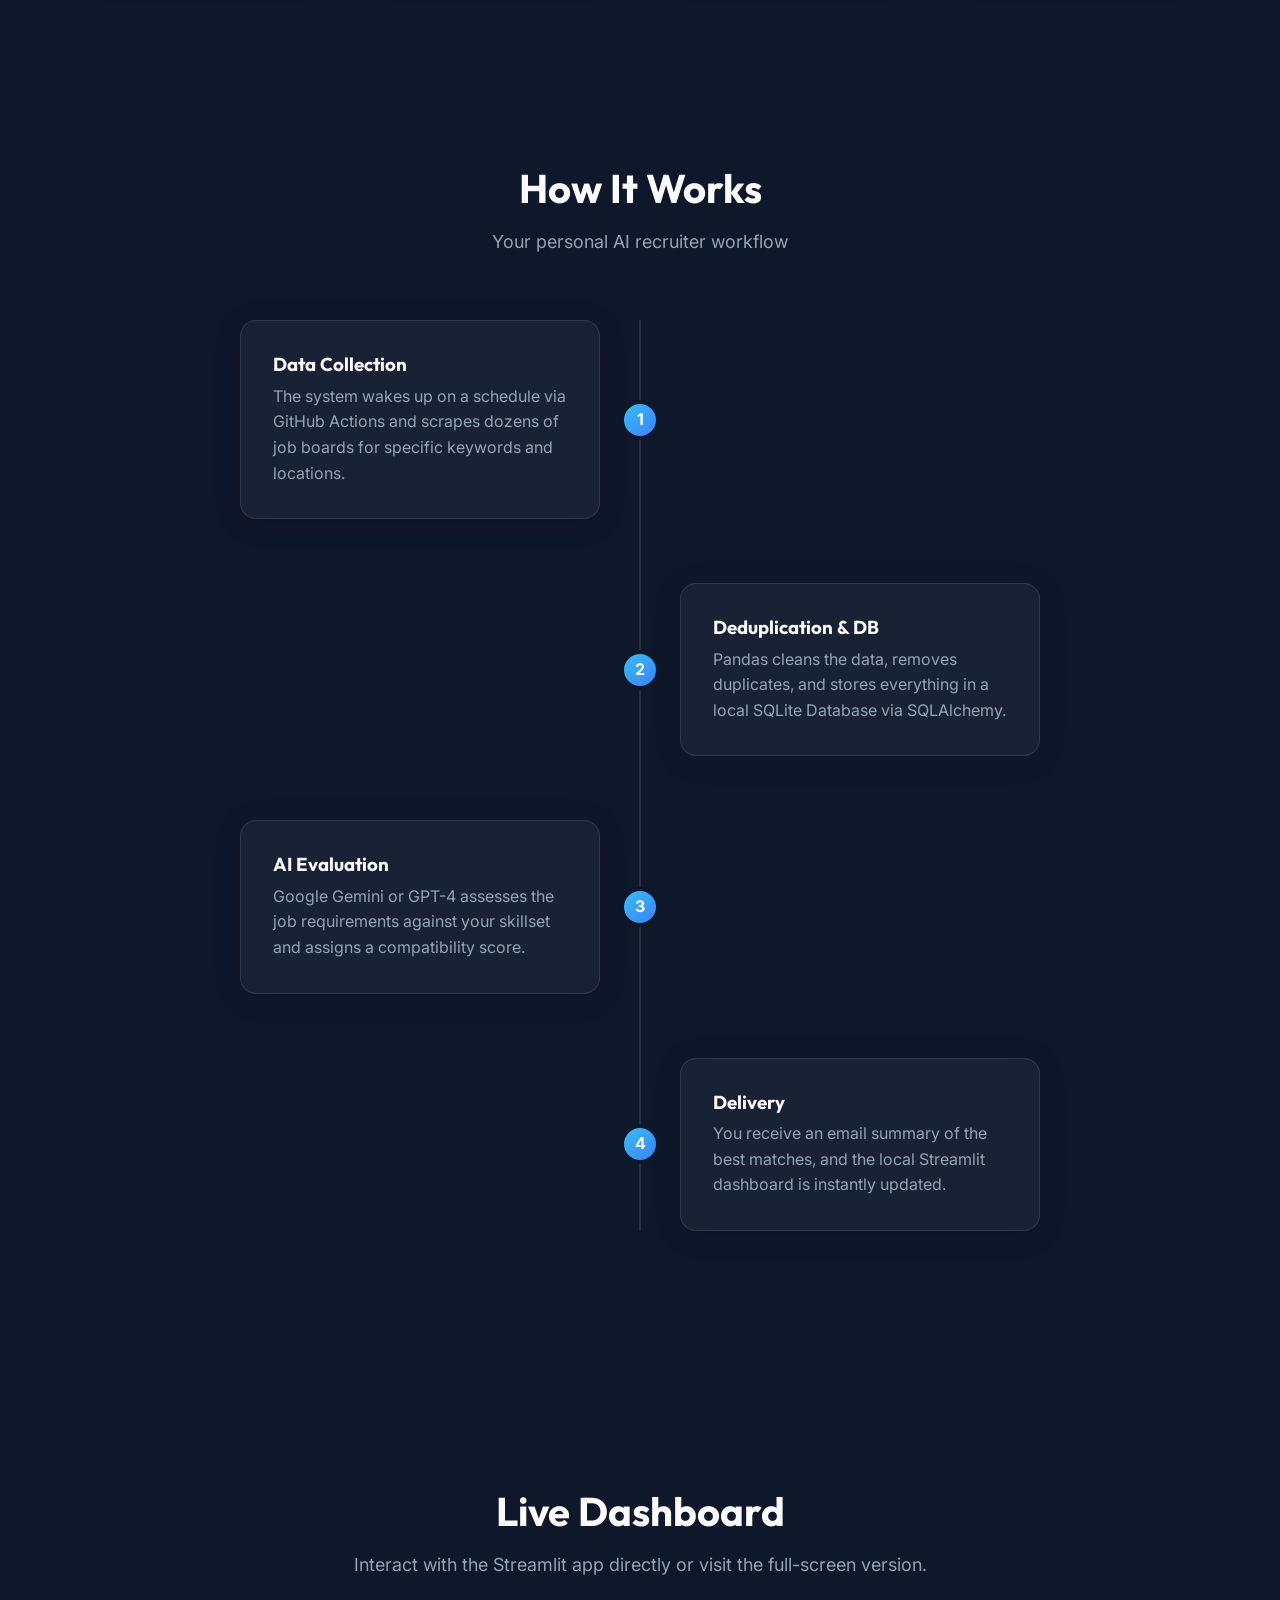
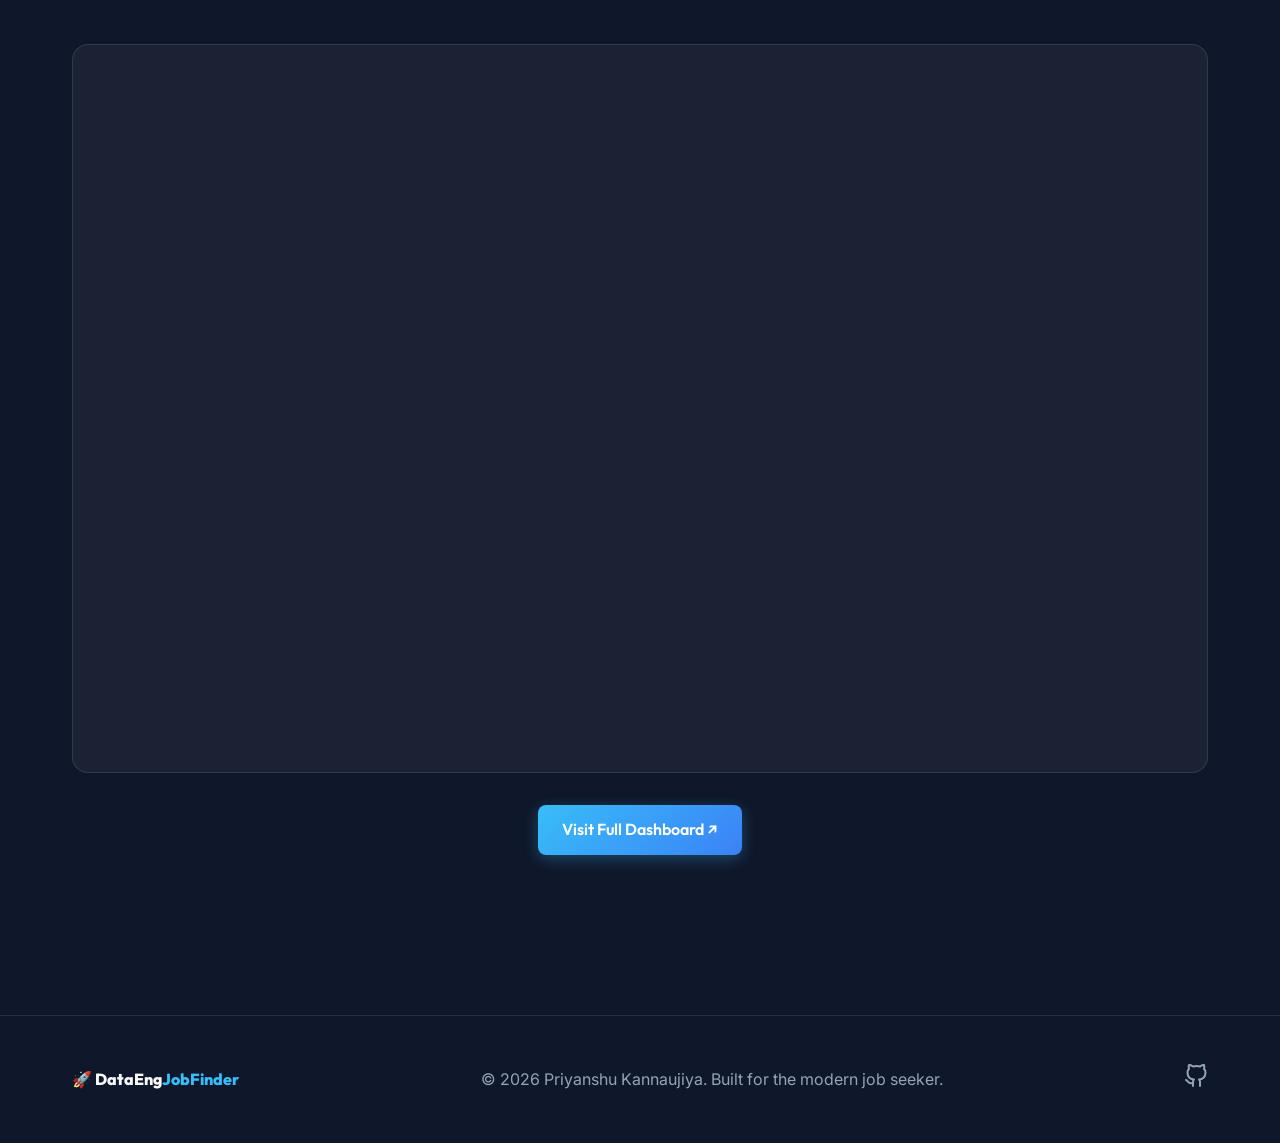
==== commit 0ebe85a0: "Rebrand system exclusively to Data Engineering Job Finder" ====
--- a/docs/index.html
+++ b/docs/index.html
@@ -6,25 +6,25 @@
     <meta http-equiv="X-UA-Compatible" content="ie=edge">
     
     <!-- SEO Primary Meta Tags -->
-    <title>Remote Job Finder | Automated Data Engineering & Software Dev Job Scraper</title>
-    <meta name="title" content="Remote Job Finder | Automated Data Engineering & Software Dev Job Scraper">
-    <meta name="description" content="An advanced automated job search pipeline that scrapes modern remote jobs, evaluates resumes using LLMs (OpenAI, Gemini), and sends customized email alerts.">
-    <meta name="keywords" content="remote job finder, data engineering jobs, software developer jobs, job scraper, playwright, python scraper, llm resume matcher, automated job search">
+    <title>Data Engineering Job Finder | Automated Data Engineer Job Scraper</title>
+    <meta name="title" content="Data Engineering Job Finder | Automated Data Engineer Job Scraper">
+    <meta name="description" content="An advanced automated job search pipeline that scrapes modern data engineering, big data, and analytics jobs, evaluates resumes using LLMs, and sends custom alerts.">
+    <meta name="keywords" content="data engineering jobs, data engineer job scraper, big data jobs, ETL developer jobs, playwright, python scraper, llm resume matcher, automated job search">
     <meta name="author" content="Priyanshu Kannaujiya">
     <link rel="canonical" href="https://priyanshukannaujiya.github.io/remotejobfinder/">
 
     <!-- Open Graph / Facebook -->
     <meta property="og:type" content="website">
     <meta property="og:url" content="https://priyanshukannaujiya.github.io/remotejobfinder/">
-    <meta property="og:title" content="Remote Job Finder | AI Powered Job Scraper">
-    <meta property="og:description" content="Automate your job hunt. High-end scraping with Playwright, matched perfectly to your resume using LLMs. Stop searching and let jobs come to you.">
+    <meta property="og:title" content="Data Engineering Job Finder | AI Powered Scraper">
+    <meta property="og:description" content="Automate your job hunt. High-end scraping of Data Engineering roles, matched perfectly to your resume using LLMs.">
     <meta property="og:image" content="https://images.unsplash.com/photo-1522071820081-009f0129c71c?auto=format&fit=crop&w=1200&q=80">
 
     <!-- Twitter -->
     <meta property="twitter:card" content="summary_large_image">
     <meta property="twitter:url" content="https://priyanshukannaujiya.github.io/remotejobfinder/">
-    <meta property="twitter:title" content="Remote Job Finder | AI Powered Job Scraper">
-    <meta property="twitter:description" content="Automate your job hunt. High-end scraping with Playwright, matched perfectly to your resume using LLMs.">
+    <meta property="twitter:title" content="Data Engineering Job Finder | AI Powered Scraper">
+    <meta property="twitter:description" content="Automate your job hunt. High-end scraping of Data Engineering roles, matched perfectly to your resume using LLMs.">
     <meta property="twitter:image" content="https://images.unsplash.com/photo-1522071820081-009f0129c71c?auto=format&fit=crop&w=1200&q=80">
 
     <!-- JSON-LD Structured Data -->
@@ -32,7 +32,7 @@
     {
       "@context": "https://schema.org",
       "@type": "SoftwareApplication",
-      "name": "Remote Job Finder",
+      "name": "Data Engineering Job Finder",
       "operatingSystem": "Windows, Linux, macOS",
       "applicationCategory": "BusinessApplication",
       "about": "Automated pipeline that scrapes jobs and matches resumes using LLMs.",
@@ -63,7 +63,7 @@
 
     <header class="navbar">
         <div class="container nav-container">
-            <div class="logo">🚀 Remote<span>JobFinder</span></div>
+            <div class="logo">🚀 DataEng<span>JobFinder</span></div>
             <nav>
                 <ul class="nav-links">
                     <li><a href="#features">Features</a></li>
@@ -79,8 +79,8 @@
         <section class="hero" id="home">
             <div class="container hero-content">
                 <div class="hero-text animate-on-scroll fade-up">
-                    <h1 class="hero-title">Automate Your Job Hunt with <span class="text-gradient">AI Precision</span></h1>
-                    <p class="hero-subtitle">Stop scrolling through endless job boards. Our powerful Playwright scraper finds the best Data Engineering and Software Dev roles and matches them to your resume using LLMs.</p>
+                    <h1 class="hero-title">Automate Your Data Engineering Job Hunt with <span class="text-gradient">AI Precision</span></h1>
+                    <p class="hero-subtitle">Stop scrolling through endless job boards. Our powerful Playwright scraper finds the best Data Engineering, ETL, and Big Data roles and matches them to your resume using LLMs.</p>
                     <div class="hero-cta">
                         <a href="https://github.com/priyanshukannaujiya/remotejobfinder" class="btn btn-primary" target="_blank" rel="noopener noreferrer">
                             Get Started
@@ -204,7 +204,7 @@
 
     <footer>
         <div class="container footer-container">
-            <div class="footer-logo">🚀 Remote<span>JobFinder</span></div>
+            <div class="footer-logo">🚀 DataEng<span>JobFinder</span></div>
             <p class="copyright">&copy; 2026 Priyanshu Kannaujiya. Built for the modern job seeker.</p>
             <div class="social-links">
                 <a href="https://github.com/priyanshukannaujiya/remotejobfinder" aria-label="GitHub Repository" target="_blank" rel="noopener noreferrer">
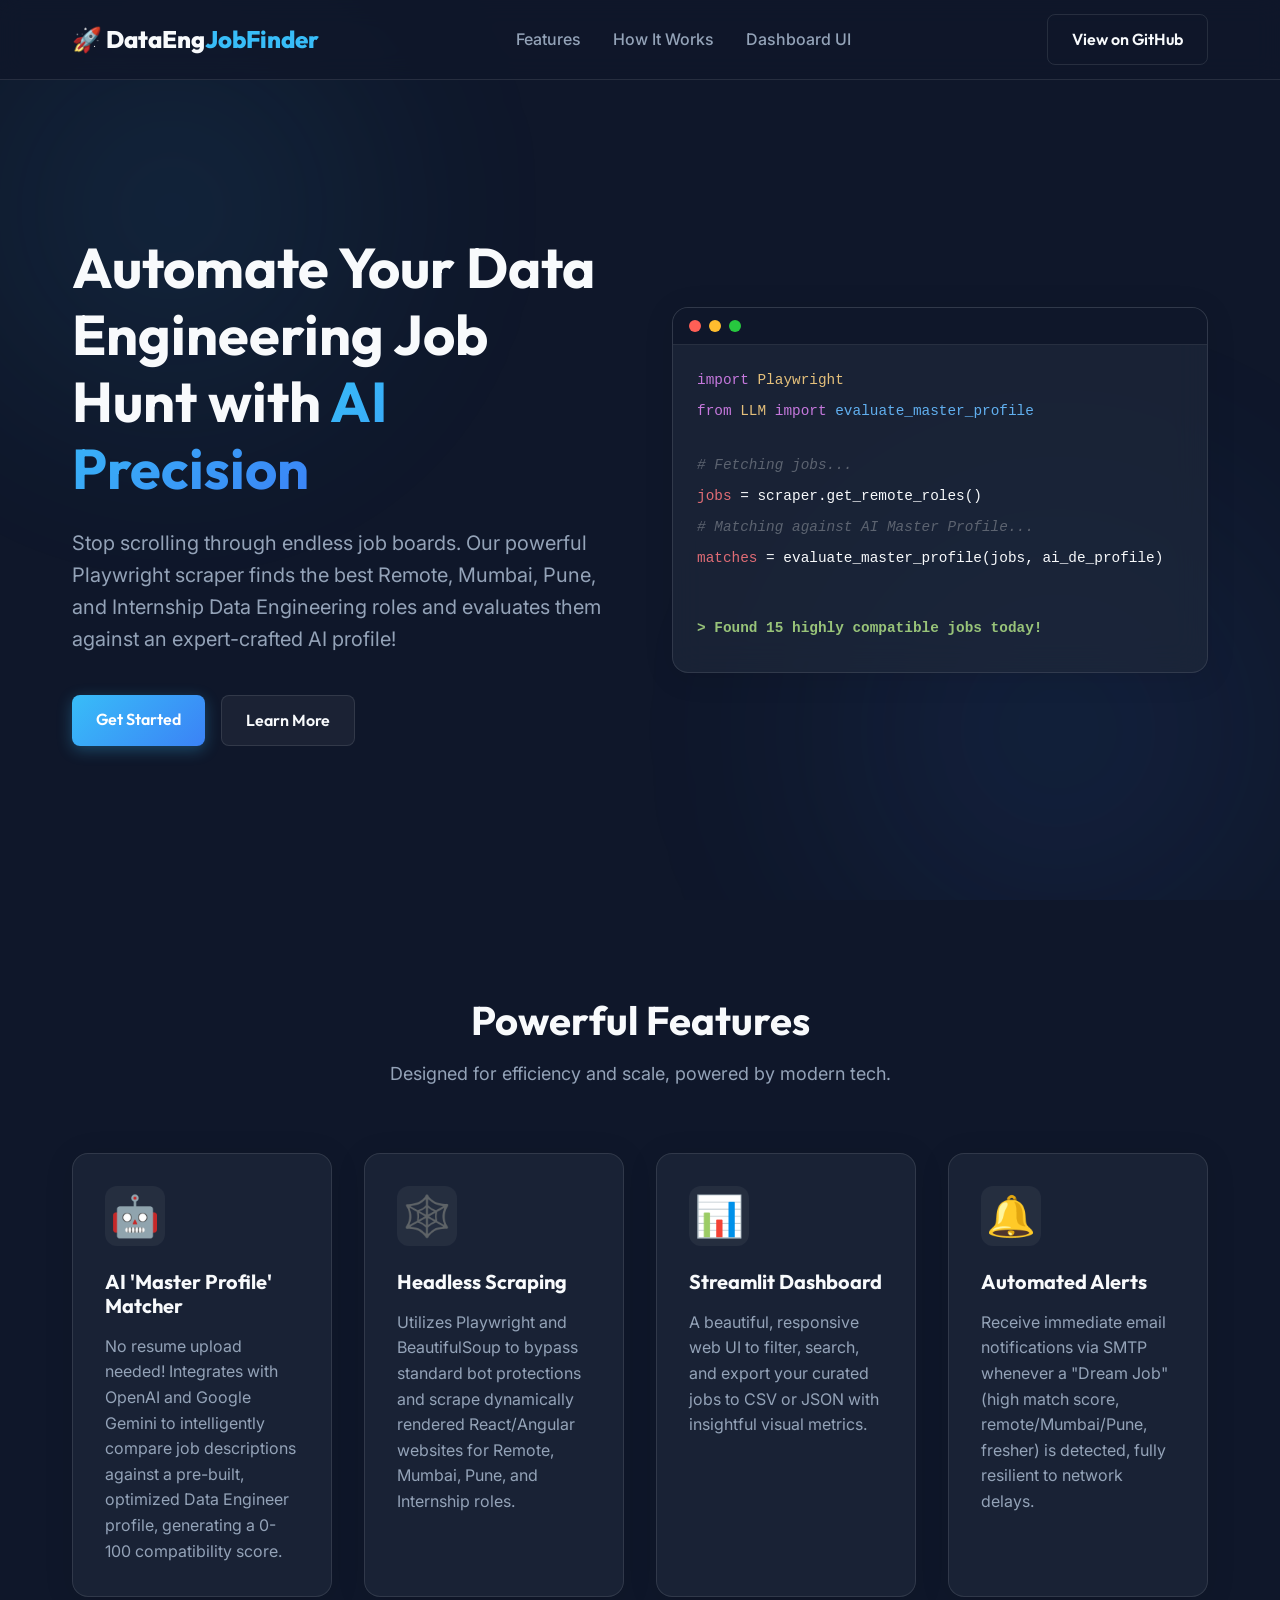
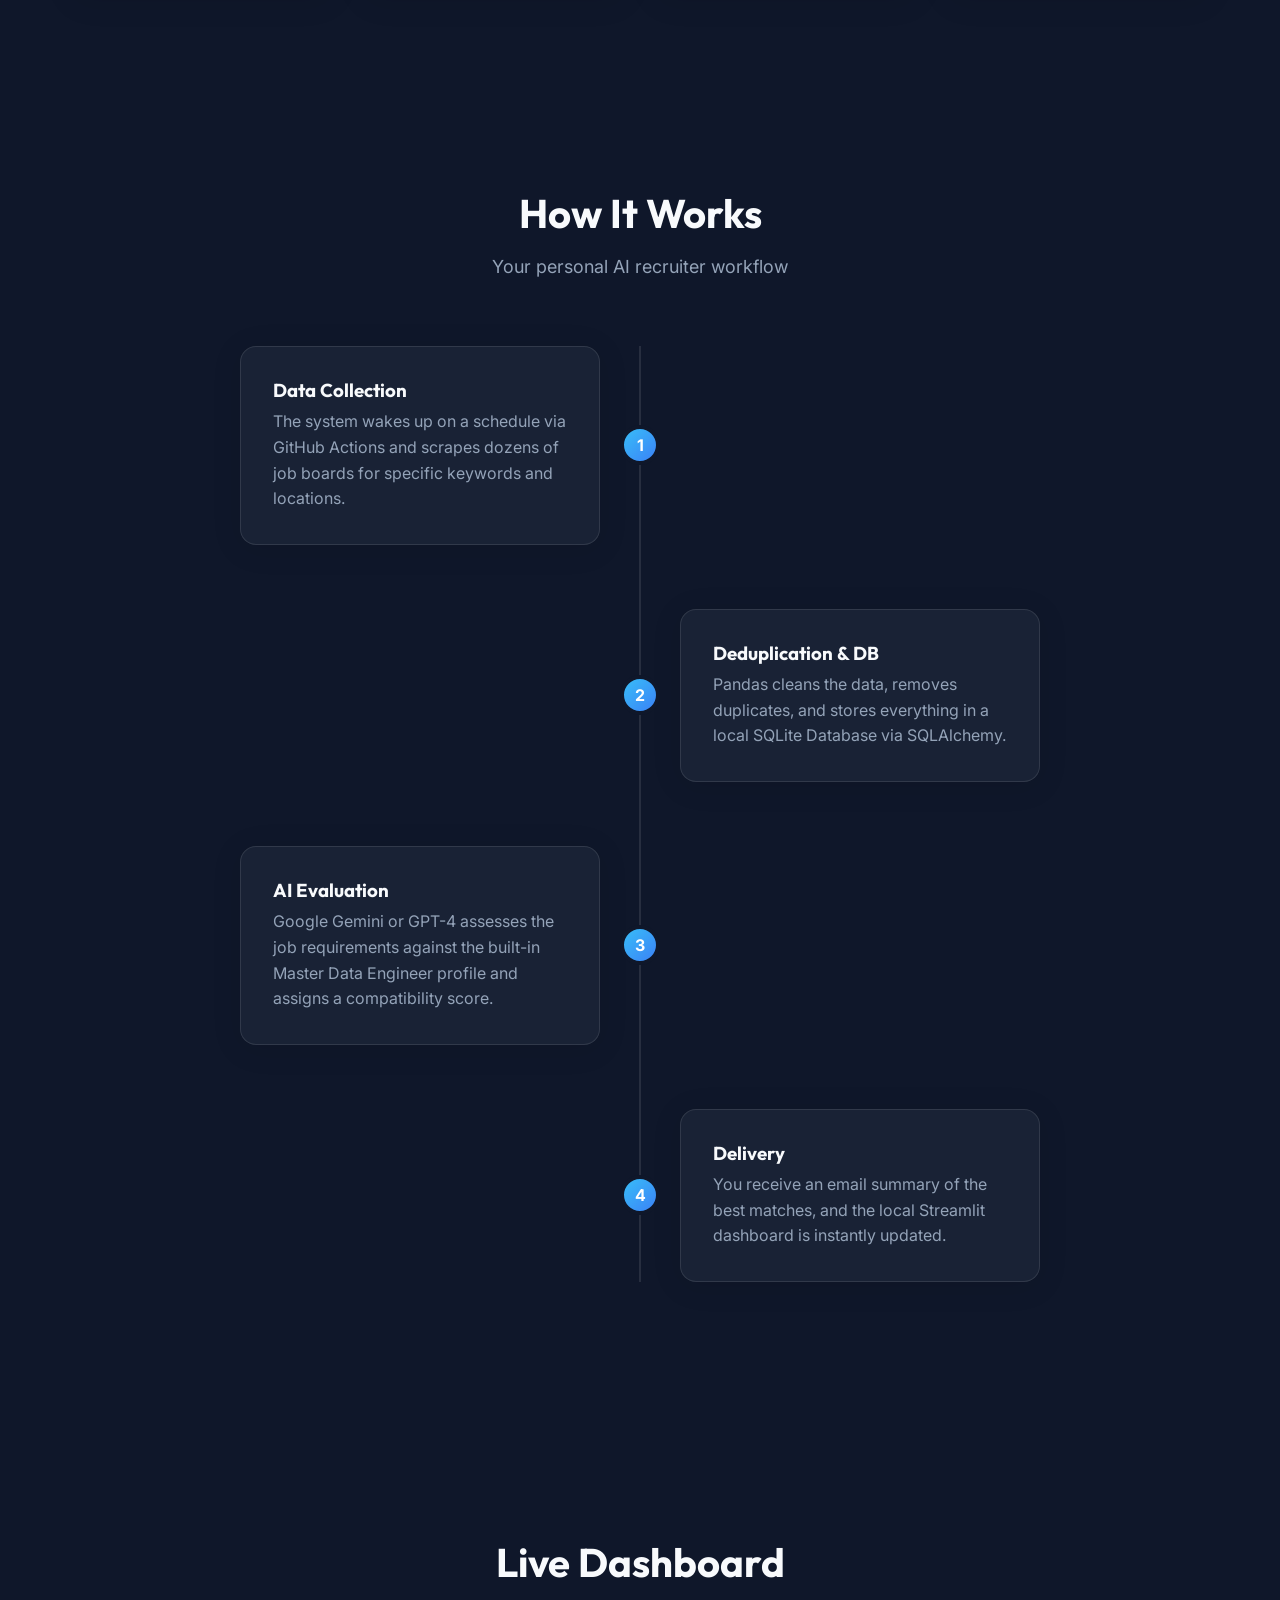
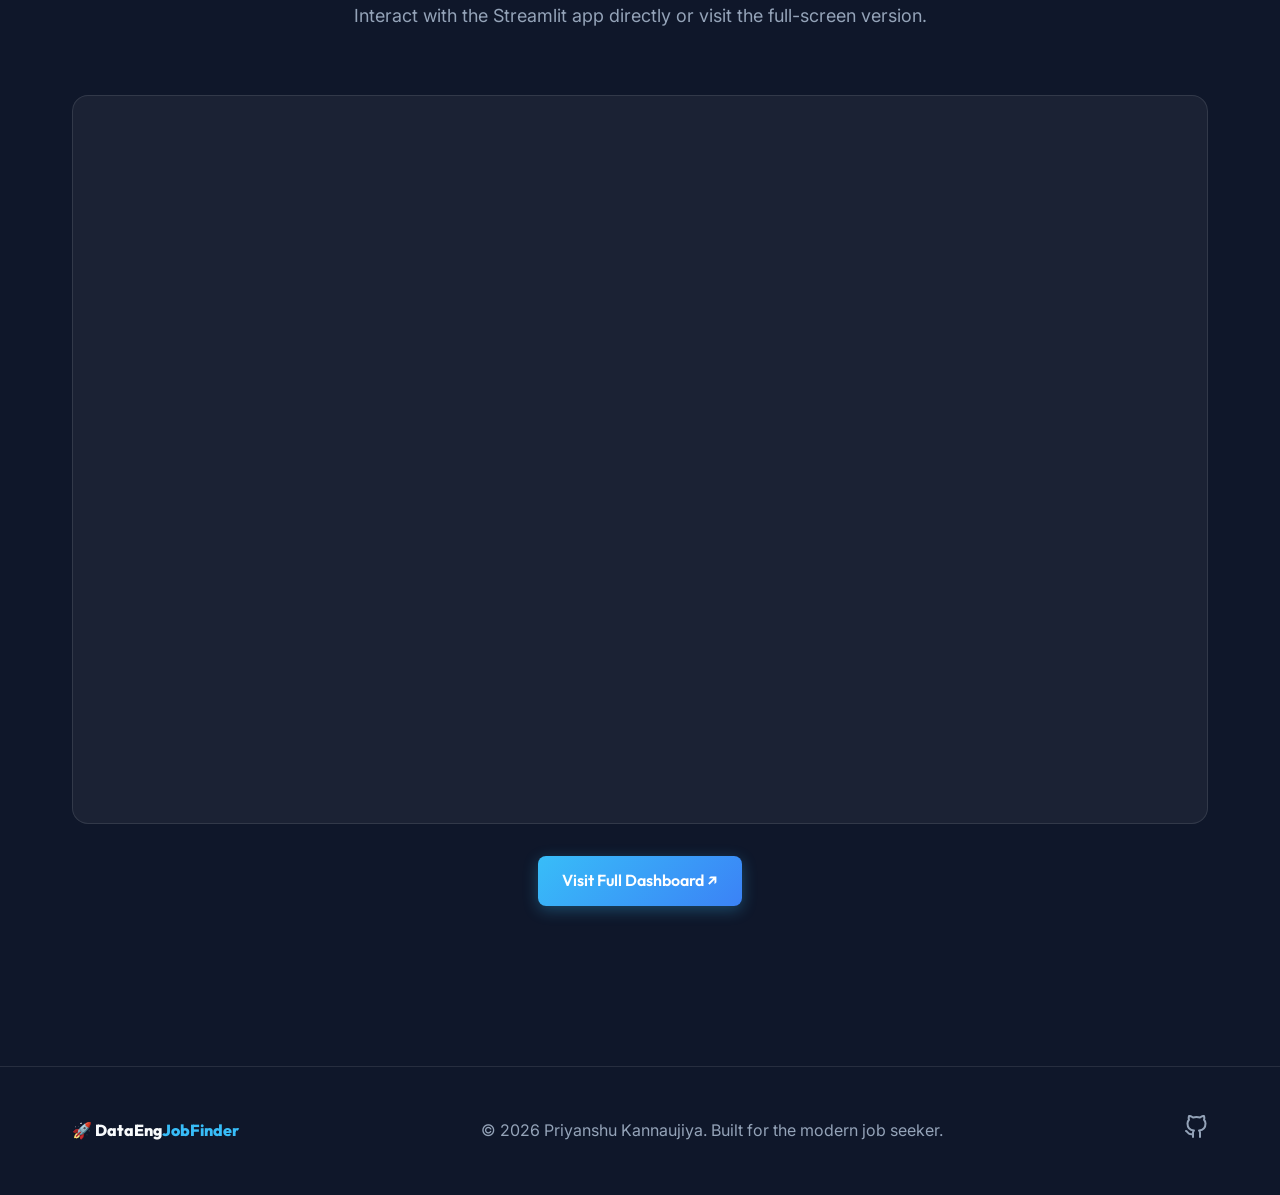
==== commit 134083e7: "Update scraping targets and improve email robustness" ====
--- a/docs/index.html
+++ b/docs/index.html
@@ -8,8 +8,8 @@
     <!-- SEO Primary Meta Tags -->
     <title>Data Engineering Job Finder | Automated Data Engineer Job Scraper</title>
     <meta name="title" content="Data Engineering Job Finder | Automated Data Engineer Job Scraper">
-    <meta name="description" content="An advanced automated job search pipeline that scrapes modern data engineering, big data, and analytics jobs, evaluates resumes using LLMs, and sends custom alerts.">
-    <meta name="keywords" content="data engineering jobs, data engineer job scraper, big data jobs, ETL developer jobs, playwright, python scraper, llm resume matcher, automated job search">
+    <meta name="description" content="An advanced automated job search pipeline that scrapes modern data engineering, big data, and analytics jobs, including Remote, Mumbai, Pune, and Internship roles. Evaluates resumes using LLMs and sends custom alerts.">
+    <meta name="keywords" content="data engineering jobs, data engineer job scraper, big data jobs, remote, mumbai, pune, internships, ETL developer jobs, playwright, python scraper, llm resume matcher, automated job search">
     <meta name="author" content="Priyanshu Kannaujiya">
     <link rel="canonical" href="https://priyanshukannaujiya.github.io/remotejobfinder/">
 
@@ -68,7 +68,7 @@
                 <ul class="nav-links">
                     <li><a href="#features">Features</a></li>
                     <li><a href="#how-it-works">How It Works</a></li>
-                    <li><a href="#dashboard">Dashboard</a></li>
+                    <li><a href="https://dataenginneringjob-finder-4uexz3lf59hd5dauzymcph.streamlit.app/" target="_blank" rel="noopener noreferrer">Dashboard UI</a></li>
                 </ul>
             </nav>
             <a href="https://github.com/priyanshukannaujiya/remotejobfinder" target="_blank" class="btn btn-outline" rel="noopener noreferrer">View on GitHub</a>
@@ -80,7 +80,7 @@
             <div class="container hero-content">
                 <div class="hero-text animate-on-scroll fade-up">
                     <h1 class="hero-title">Automate Your Data Engineering Job Hunt with <span class="text-gradient">AI Precision</span></h1>
-                    <p class="hero-subtitle">Stop scrolling through endless job boards. Our powerful Playwright scraper finds the best Data Engineering, ETL, and Big Data roles and matches them to your resume using LLMs.</p>
+                    <p class="hero-subtitle">Stop scrolling through endless job boards. Our powerful Playwright scraper finds the best Remote, Mumbai, Pune, and Internship Data Engineering roles and evaluates them against an expert-crafted AI profile!</p>
                     <div class="hero-cta">
                         <a href="https://github.com/priyanshukannaujiya/remotejobfinder" class="btn btn-primary" target="_blank" rel="noopener noreferrer">
                             Get Started
@@ -97,12 +97,12 @@
                         </div>
                         <div class="mockup-body">
                             <div class="code-line"><span class="keyword">import</span> <span class="module">Playwright</span></div>
-                            <div class="code-line"><span class="keyword">from</span> <span class="module">LLM</span> <span class="keyword">import</span> <span class="function">evaluate_resume</span></div>
+                            <div class="code-line"><span class="keyword">from</span> <span class="module">LLM</span> <span class="keyword">import</span> <span class="function">evaluate_master_profile</span></div>
                             <br>
                             <div class="code-line comment"># Fetching jobs...</div>
                             <div class="code-line"><span class="variable">jobs</span> = scraper.get_remote_roles()</div>
-                            <div class="code-line comment"># Matching against resume...</div>
-                            <div class="code-line"><span class="variable">matches</span> = evaluate_resume(jobs, my_resume)</div>
+                            <div class="code-line comment"># Matching against AI Master Profile...</div>
+                            <div class="code-line"><span class="variable">matches</span> = evaluate_master_profile(jobs, ai_de_profile)</div>
                             <br>
                             <div class="code-line success">> Found 15 highly compatible jobs today!</div>
                         </div>
@@ -120,13 +120,13 @@
                 <div class="features-grid">
                     <div class="feature-card glass-card animate-on-scroll zoom-in" style="--delay: 0.1s">
                         <div class="icon-wrapper">🤖</div>
-                        <h3>LLM Resume Matcher</h3>
-                        <p>Integrates with OpenAI, Google Gemini, and OpenRouter to intelligently compare job descriptions with your specific resume, providing a 0-100 match score.</p>
+                        <h3>AI 'Master Profile' Matcher</h3>
+                        <p>No resume upload needed! Integrates with OpenAI and Google Gemini to intelligently compare job descriptions against a pre-built, optimized Data Engineer profile, generating a 0-100 compatibility score.</p>
                     </div>
                     <div class="feature-card glass-card animate-on-scroll zoom-in" style="--delay: 0.2s">
                         <div class="icon-wrapper">🕸️</div>
                         <h3>Headless Scraping</h3>
-                        <p>Utilizes Playwright and BeautifulSoup to bypass standard bot protections and scrape dynamically rendered React/Angular websites.</p>
+                        <p>Utilizes Playwright and BeautifulSoup to bypass standard bot protections and scrape dynamically rendered React/Angular websites for Remote, Mumbai, Pune, and Internship roles.</p>
                     </div>
                     <div class="feature-card glass-card animate-on-scroll zoom-in" style="--delay: 0.3s">
                         <div class="icon-wrapper">📊</div>
@@ -136,7 +136,7 @@
                     <div class="feature-card glass-card animate-on-scroll zoom-in" style="--delay: 0.4s">
                         <div class="icon-wrapper">🔔</div>
                         <h3>Automated Alerts</h3>
-                        <p>Receive immediate email notifications via SMTP whenever a "Dream Job" (high match score, remote) is detected.</p>
+                        <p>Receive immediate email notifications via SMTP whenever a "Dream Job" (high match score, remote/Mumbai/Pune, fresher) is detected, fully resilient to network delays.</p>
                     </div>
                 </div>
             </div>
@@ -167,7 +167,7 @@
                         <div class="timeline-marker">3</div>
                         <div class="timeline-content glass-card">
                             <h3>AI Evaluation</h3>
-                            <p>Google Gemini or GPT-4 assesses the job requirements against your skillset and assigns a compatibility score.</p>
+                            <p>Google Gemini or GPT-4 assesses the job requirements against the built-in Master Data Engineer profile and assigns a compatibility score.</p>
                         </div>
                     </div>
                     <div class="timeline-item animate-on-scroll fade-left">
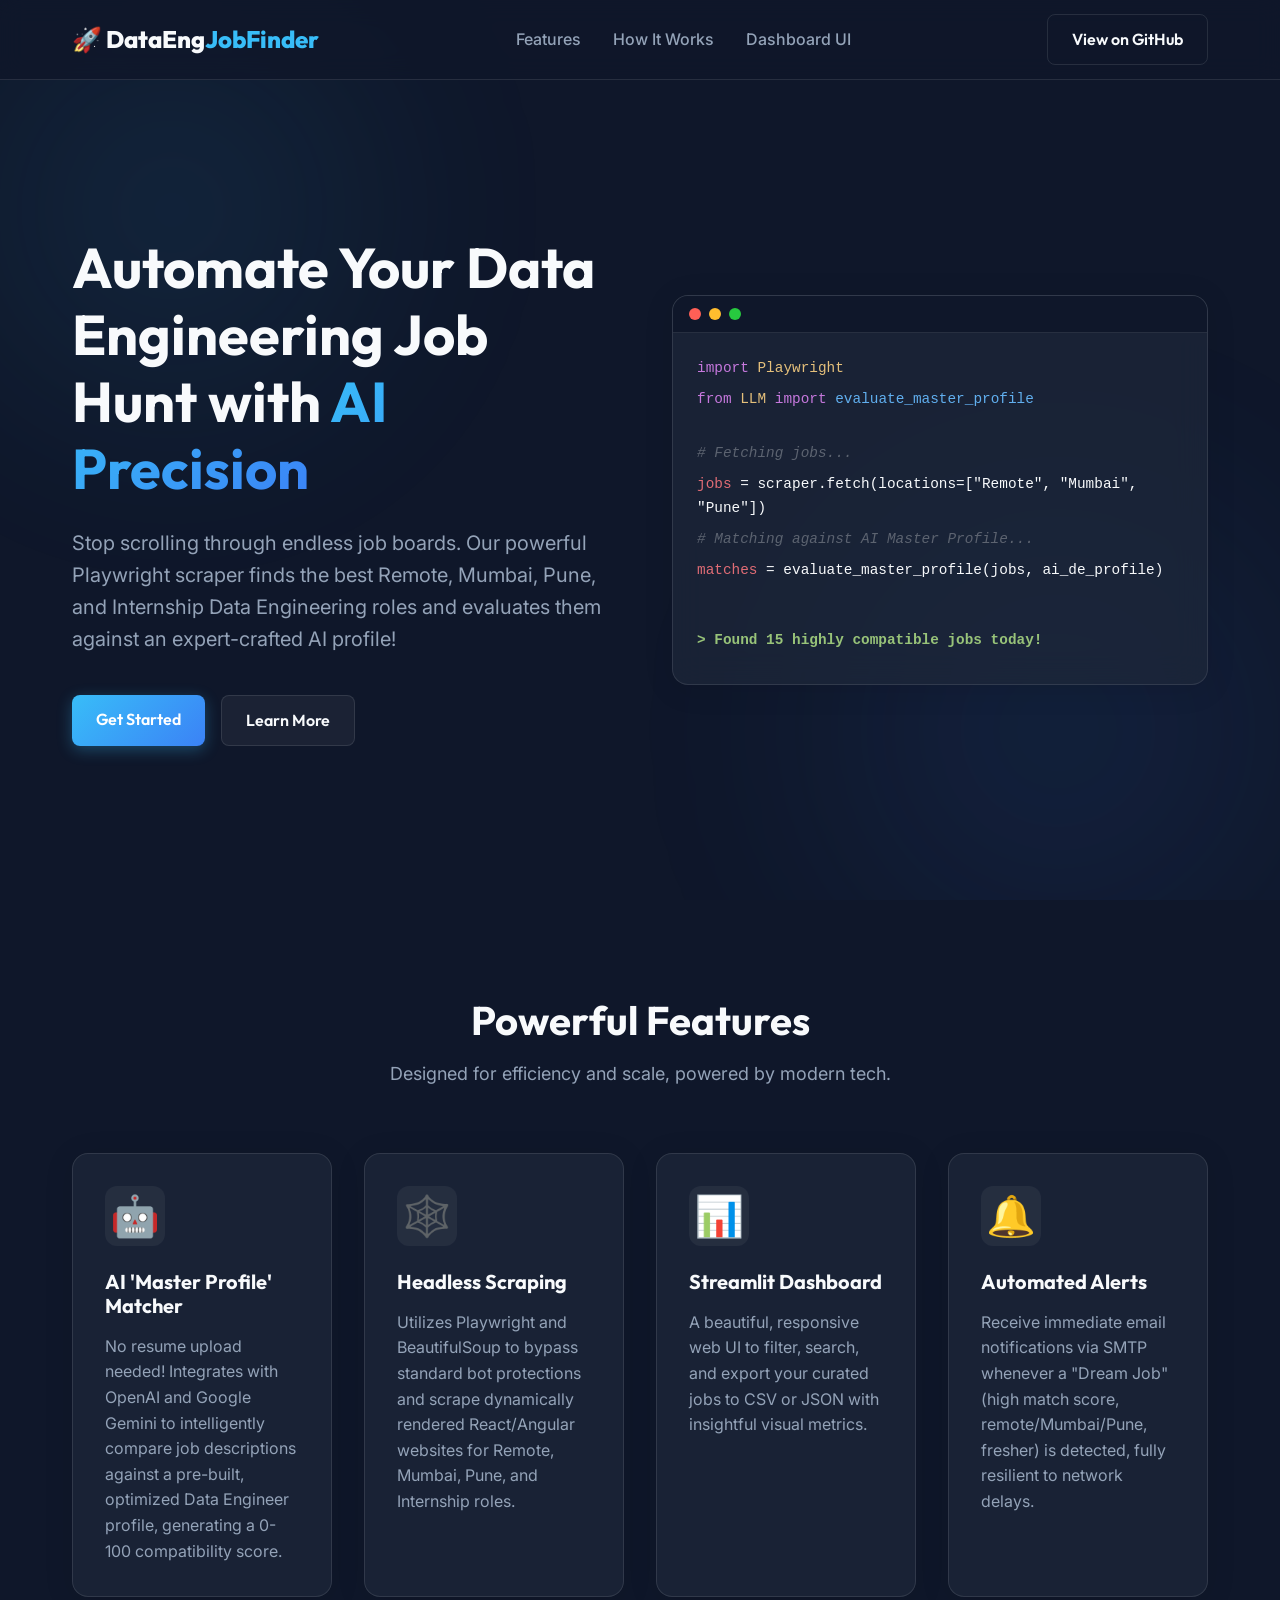
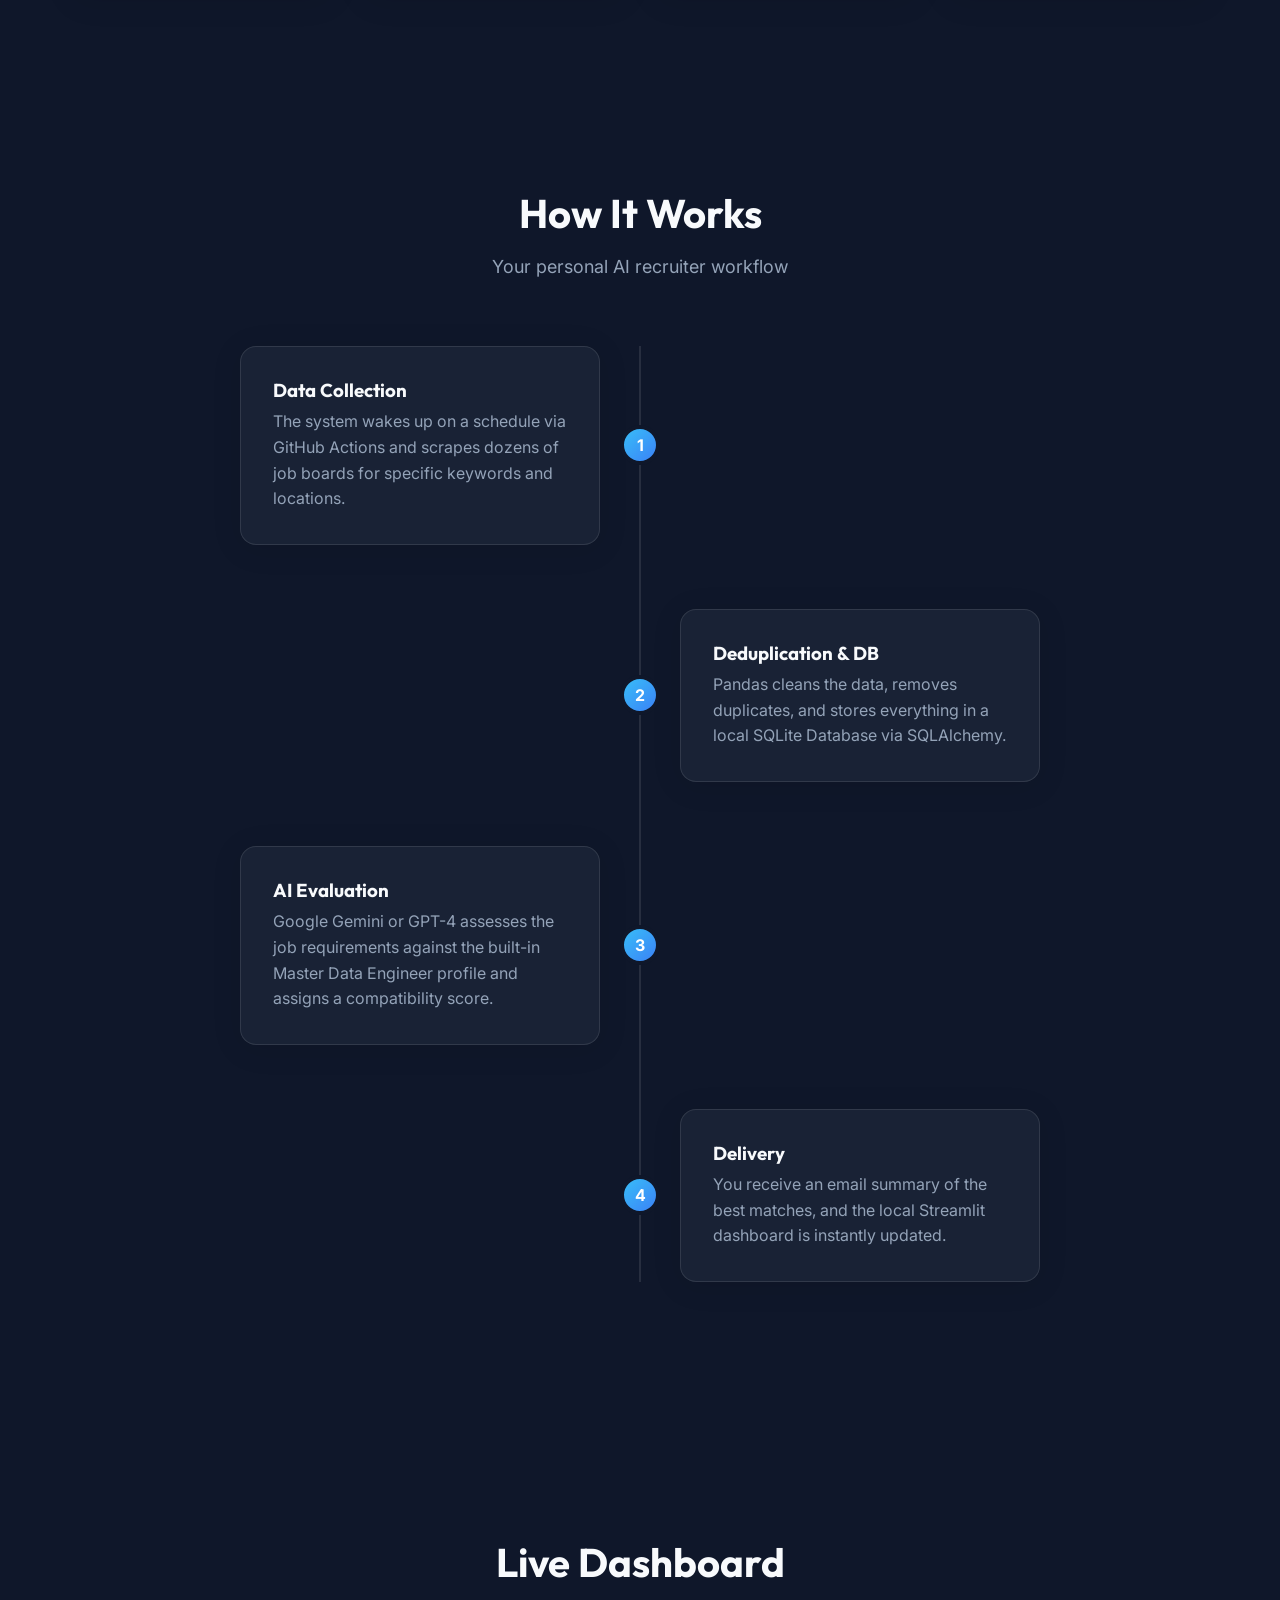
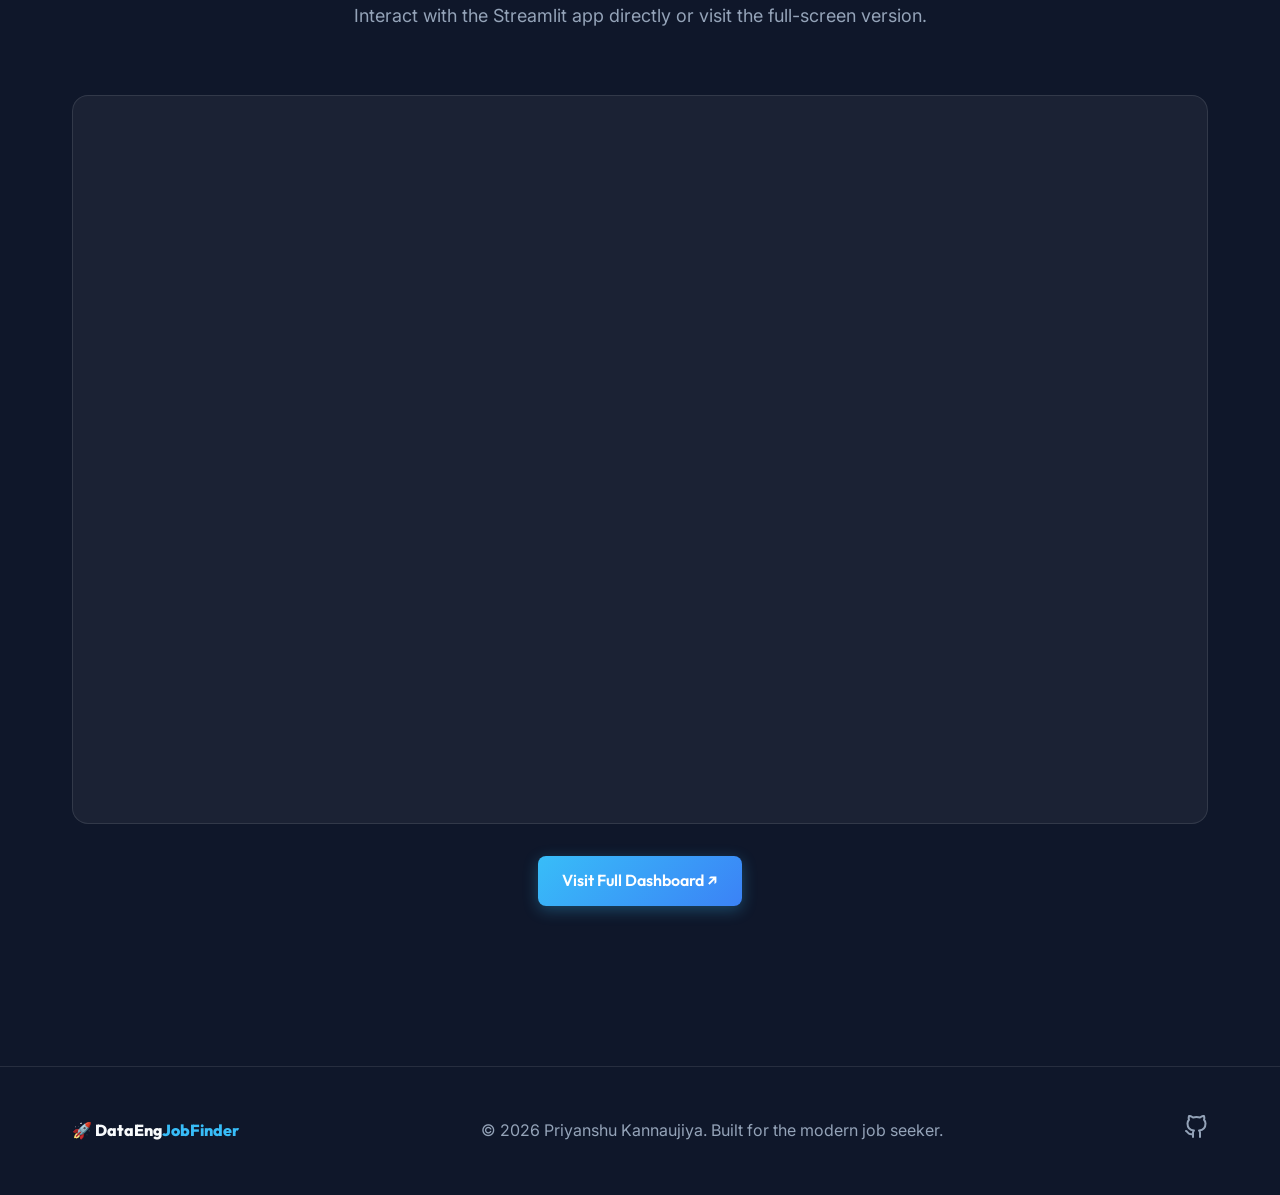
==== commit a0200e0c: "Update live website URL to heypk4-dotcom" ====
--- a/docs/index.html
+++ b/docs/index.html
@@ -11,18 +11,18 @@
     <meta name="description" content="An advanced automated job search pipeline that scrapes modern data engineering, big data, and analytics jobs, including Remote, Mumbai, Pune, and Internship roles. Evaluates resumes using LLMs and sends custom alerts.">
     <meta name="keywords" content="data engineering jobs, data engineer job scraper, big data jobs, remote, mumbai, pune, internships, ETL developer jobs, playwright, python scraper, llm resume matcher, automated job search">
     <meta name="author" content="Priyanshu Kannaujiya">
-    <link rel="canonical" href="https://priyanshukannaujiya.github.io/remotejobfinder/">
+    <link rel="canonical" href="https://heypk4-dotcom.github.io/dataenginneringjob-finder/">
 
     <!-- Open Graph / Facebook -->
     <meta property="og:type" content="website">
-    <meta property="og:url" content="https://priyanshukannaujiya.github.io/remotejobfinder/">
+    <meta property="og:url" content="https://heypk4-dotcom.github.io/dataenginneringjob-finder/">
     <meta property="og:title" content="Data Engineering Job Finder | AI Powered Scraper">
     <meta property="og:description" content="Automate your job hunt. High-end scraping of Data Engineering roles, matched perfectly to your resume using LLMs.">
     <meta property="og:image" content="https://images.unsplash.com/photo-1522071820081-009f0129c71c?auto=format&fit=crop&w=1200&q=80">
 
     <!-- Twitter -->
     <meta property="twitter:card" content="summary_large_image">
-    <meta property="twitter:url" content="https://priyanshukannaujiya.github.io/remotejobfinder/">
+    <meta property="twitter:url" content="https://heypk4-dotcom.github.io/dataenginneringjob-finder/">
     <meta property="twitter:title" content="Data Engineering Job Finder | AI Powered Scraper">
     <meta property="twitter:description" content="Automate your job hunt. High-end scraping of Data Engineering roles, matched perfectly to your resume using LLMs.">
     <meta property="twitter:image" content="https://images.unsplash.com/photo-1522071820081-009f0129c71c?auto=format&fit=crop&w=1200&q=80">
@@ -100,7 +100,7 @@
                             <div class="code-line"><span class="keyword">from</span> <span class="module">LLM</span> <span class="keyword">import</span> <span class="function">evaluate_master_profile</span></div>
                             <br>
                             <div class="code-line comment"># Fetching jobs...</div>
-                            <div class="code-line"><span class="variable">jobs</span> = scraper.get_remote_roles()</div>
+                            <div class="code-line"><span class="variable">jobs</span> = scraper.fetch(locations=["Remote", "Mumbai", "Pune"])</div>
                             <div class="code-line comment"># Matching against AI Master Profile...</div>
                             <div class="code-line"><span class="variable">matches</span> = evaluate_master_profile(jobs, ai_de_profile)</div>
                             <br>
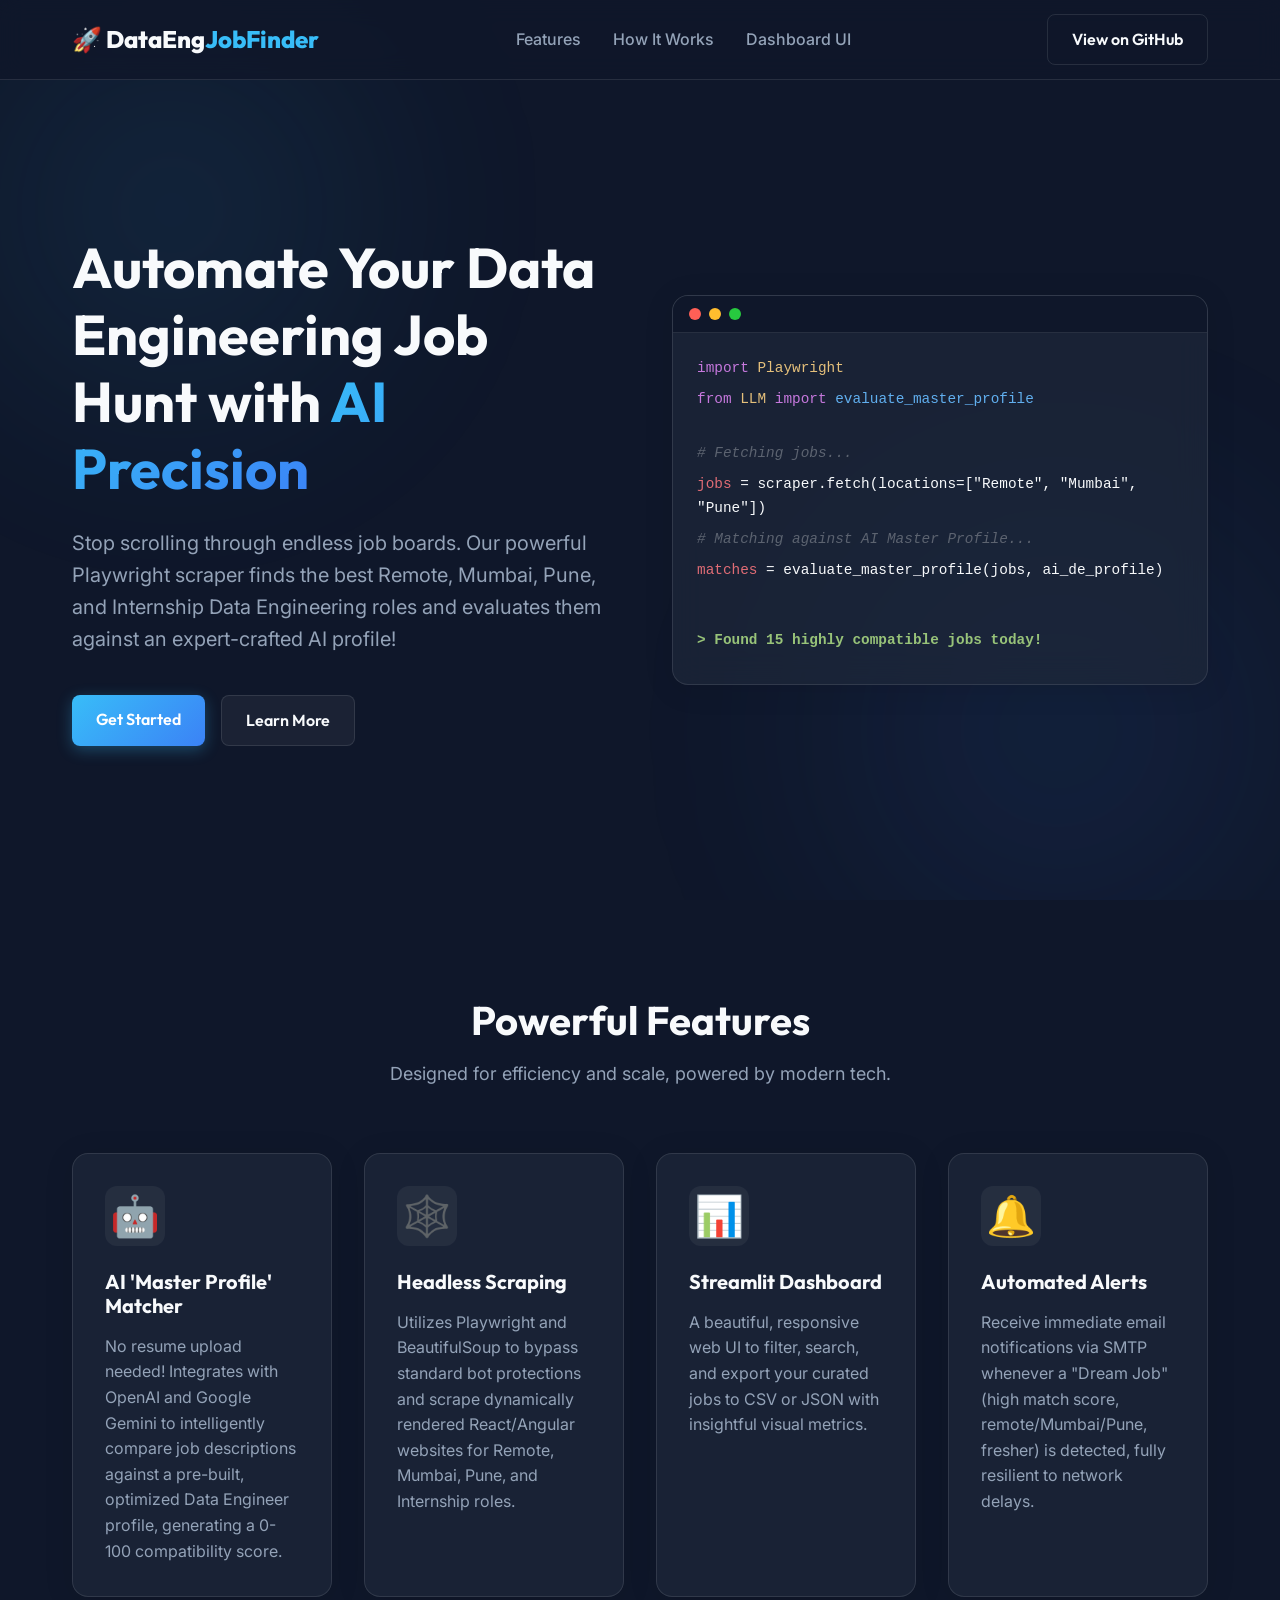
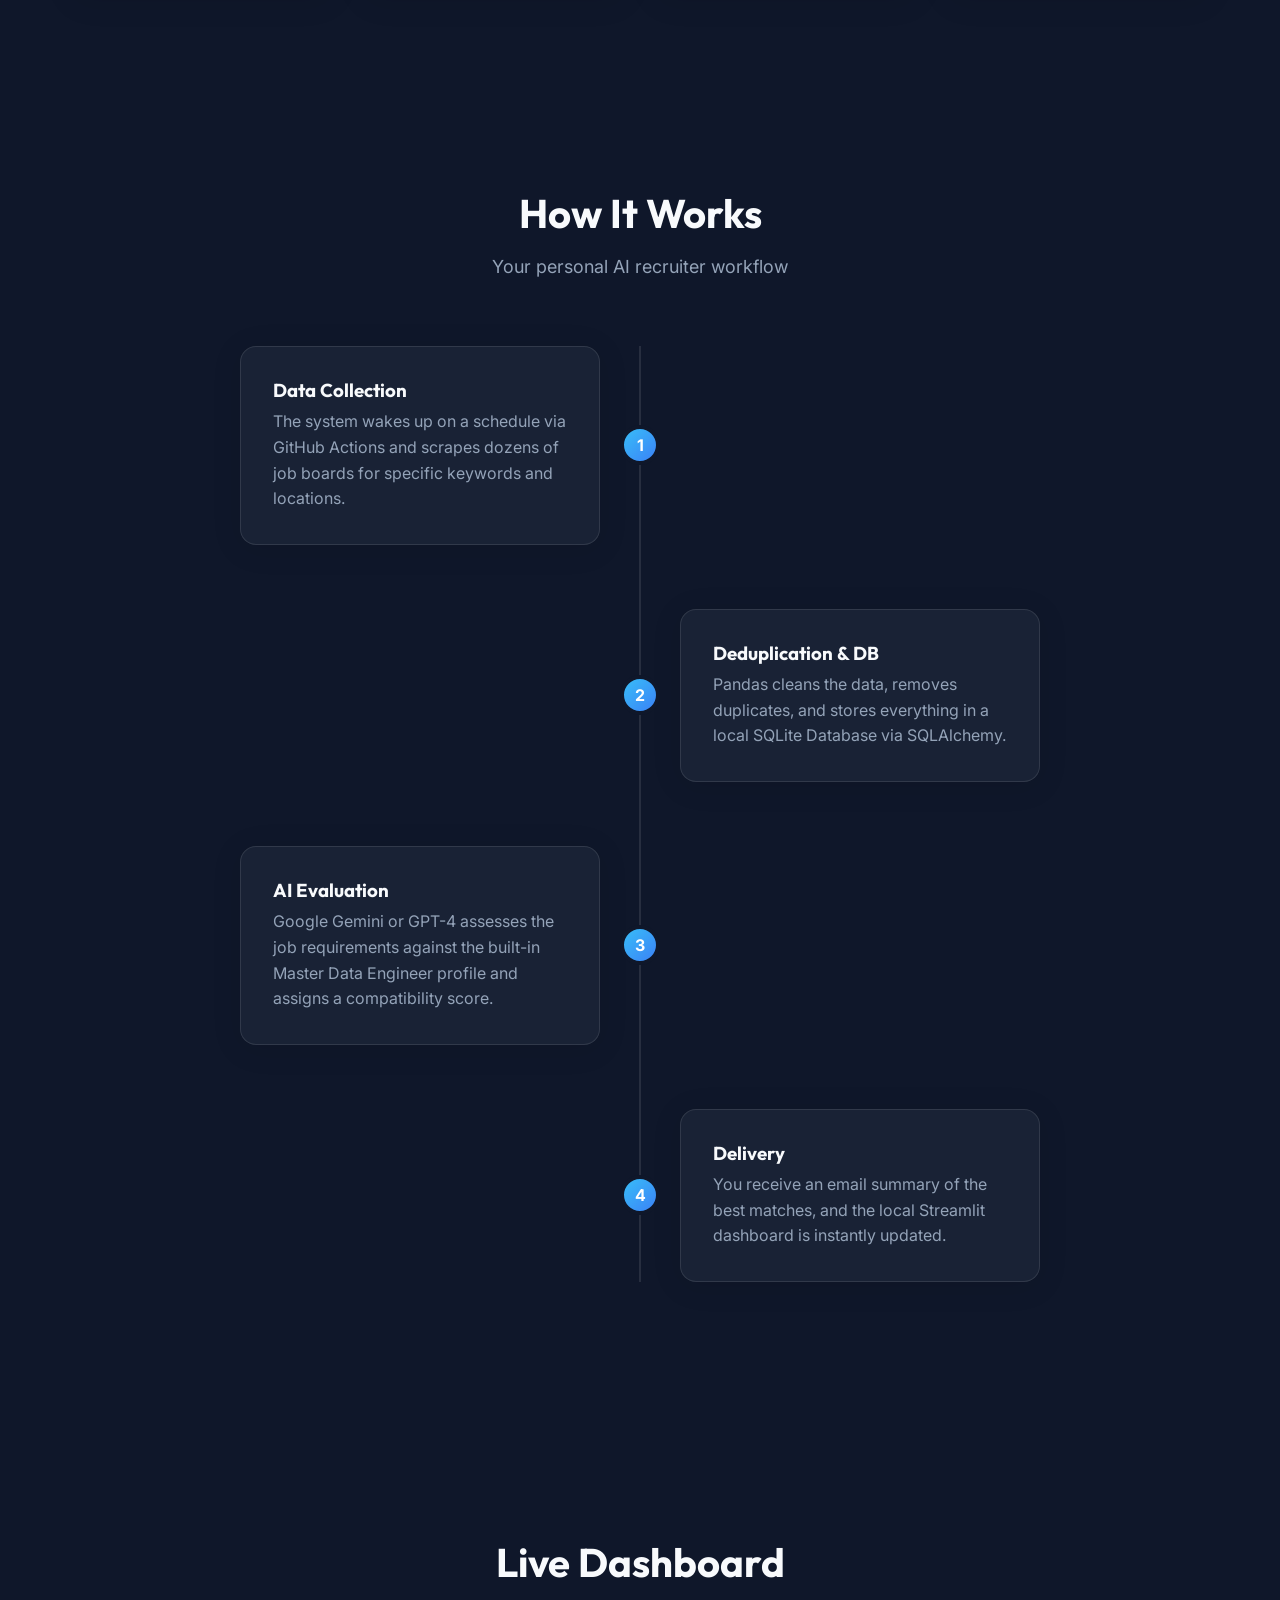
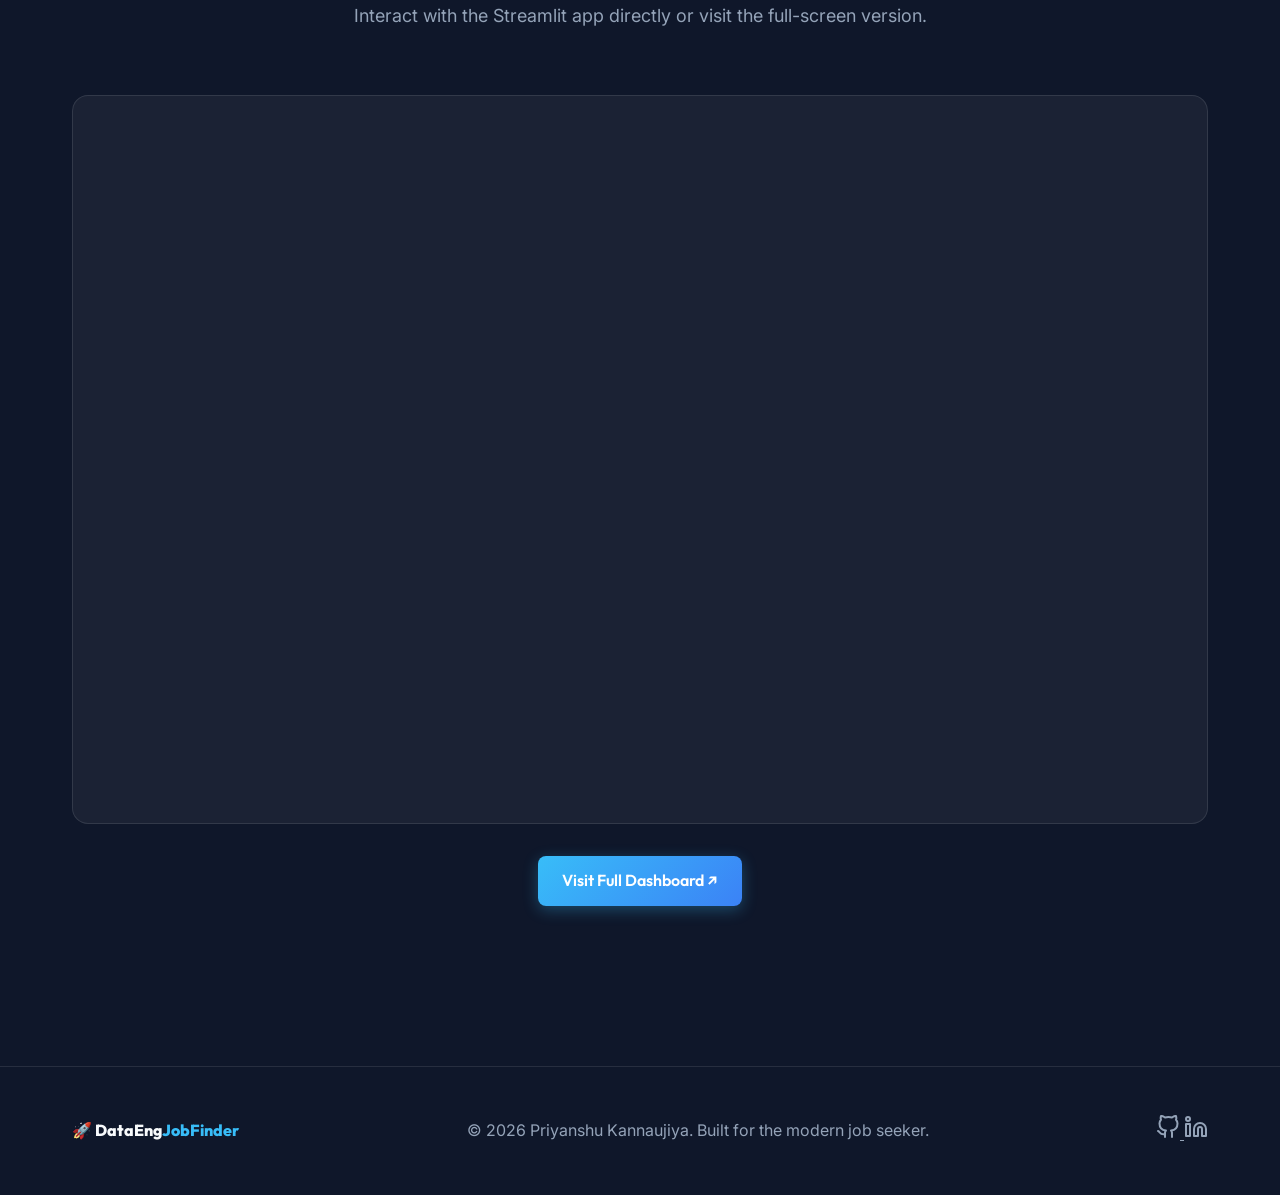
==== commit 1c246e76: "chore: Add LinkedIn profile to website for SEO and footer" ====
--- a/docs/index.html
+++ b/docs/index.html
@@ -38,7 +38,8 @@
       "about": "Automated pipeline that scrapes jobs and matches resumes using LLMs.",
       "author": {
         "@type": "Person",
-        "name": "Priyanshu Kannaujiya"
+        "name": "Priyanshu Kannaujiya",
+        "url": "https://www.linkedin.com/in/priyanshu-premchand-kannaujiya-355346262/"
       },
       "offers": {
         "@type": "Offer",
@@ -54,6 +55,9 @@
     <link href="https://fonts.googleapis.com/css2?family=Outfit:wght@300;400;500;600;700;800&family=Inter:wght@400;500;600&display=swap" rel="stylesheet">
     
     <link rel="stylesheet" href="styles.css">
+
+    <!-- Puter.js -->
+    <script src="https://js.puter.com/v2/"></script>
 </head>
 <body>
     <div class="background-effects">
@@ -210,6 +214,9 @@
                 <a href="https://github.com/priyanshukannaujiya/remotejobfinder" aria-label="GitHub Repository" target="_blank" rel="noopener noreferrer">
                     <svg viewBox="0 0 24 24" width="24" height="24" stroke="currentColor" stroke-width="2" fill="none" stroke-linecap="round" stroke-linejoin="round"><path d="M9 19c-5 1.5-5-2.5-7-3m14 6v-3.87a3.37 3.37 0 0 0-.94-2.61c3.14-.35 6.44-1.54 6.44-7A5.44 5.44 0 0 0 20 4.77 5.07 5.07 0 0 0 19.91 1S18.73.65 16 2.48a13.38 13.38 0 0 0-7 0C6.27.65 5.09 1 5.09 1A5.07 5.07 0 0 0 5 4.77a5.44 5.44 0 0 0-1.5 3.78c0 5.42 3.3 6.61 6.44 7A3.37 3.37 0 0 0 9 18.13V22"></path></svg>
                 </a>
+                <a href="https://www.linkedin.com/in/priyanshu-premchand-kannaujiya-355346262/" aria-label="LinkedIn Profile" target="_blank" rel="noopener noreferrer">
+                    <svg viewBox="0 0 24 24" width="24" height="24" stroke="currentColor" stroke-width="2" fill="none" stroke-linecap="round" stroke-linejoin="round"><path d="M16 8a6 6 0 0 1 6 6v7h-4v-7a2 2 0 0 0-2-2 2 2 0 0 0-2 2v7h-4v-7a6 6 0 0 1 6-6z"></path><rect x="2" y="9" width="4" height="12"></rect><circle cx="4" cy="4" r="2"></circle></svg>
+                </a>
             </div>
         </div>
     </footer>
